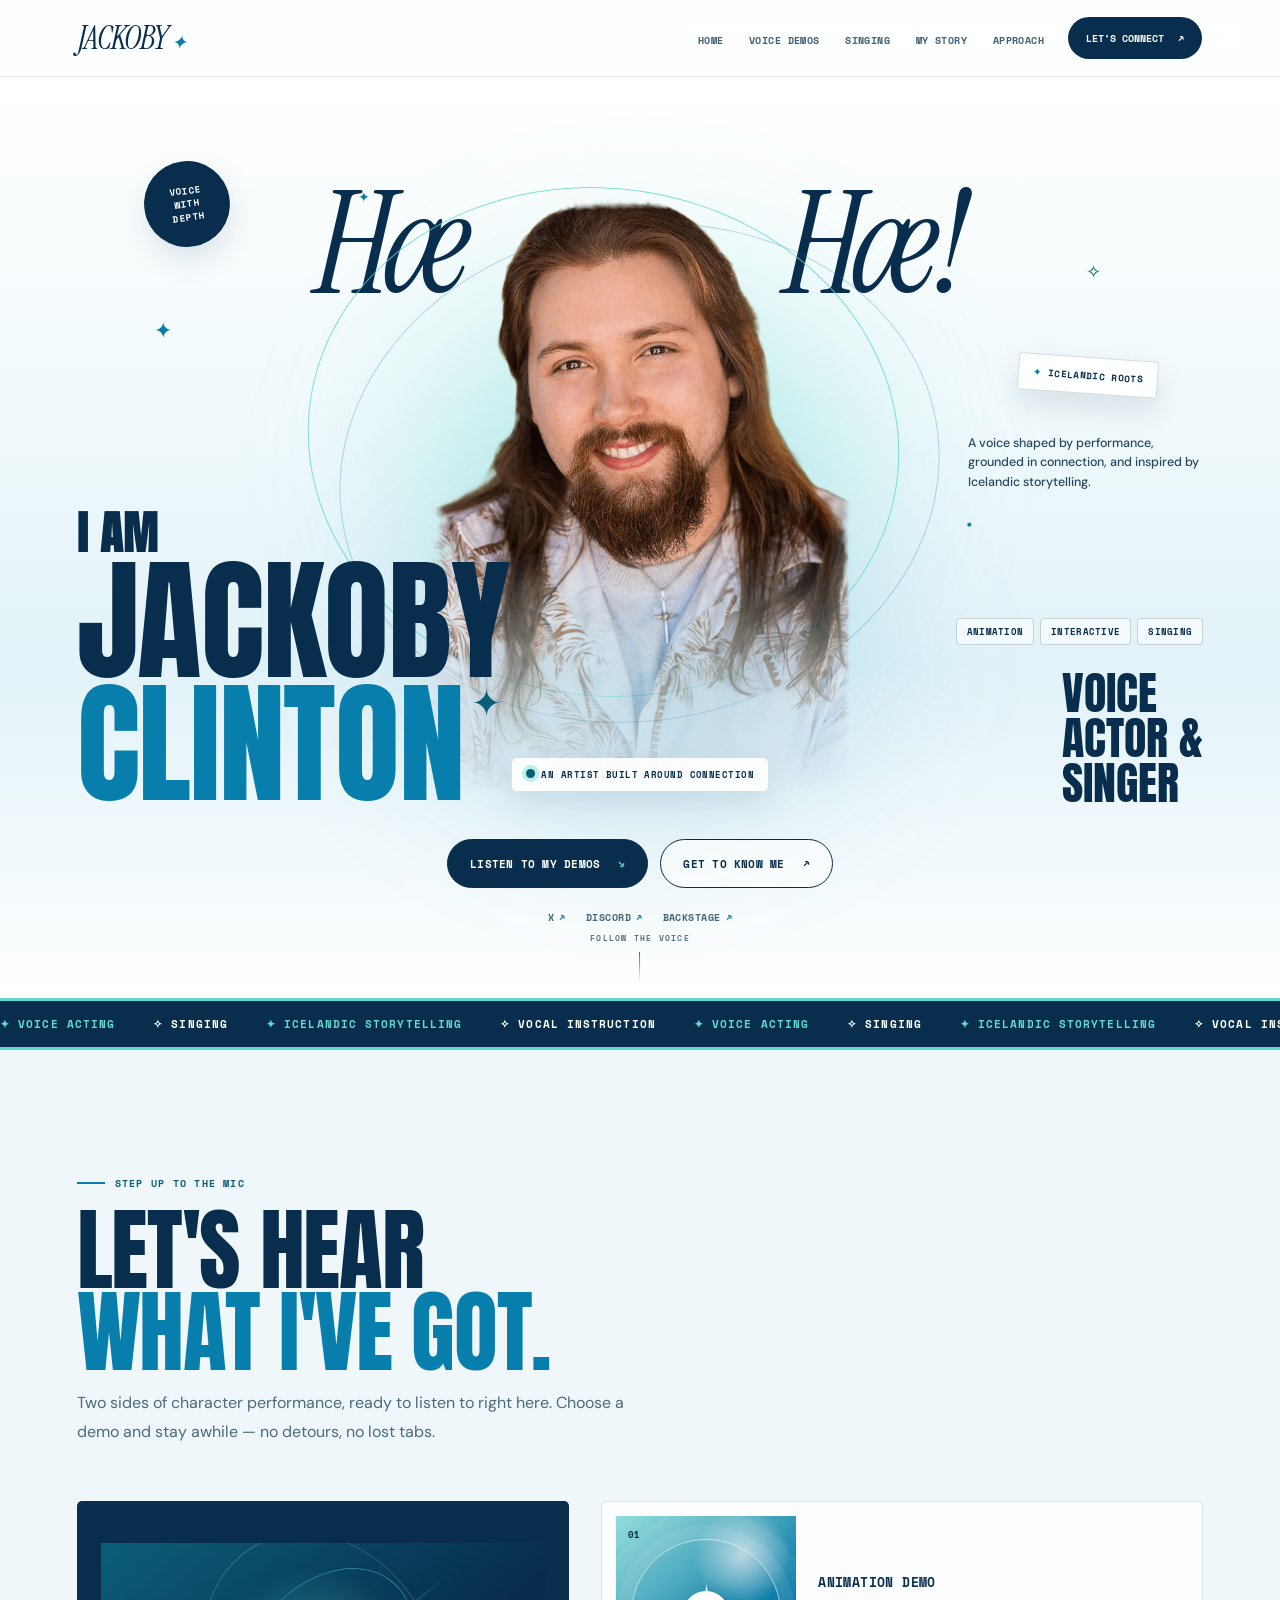
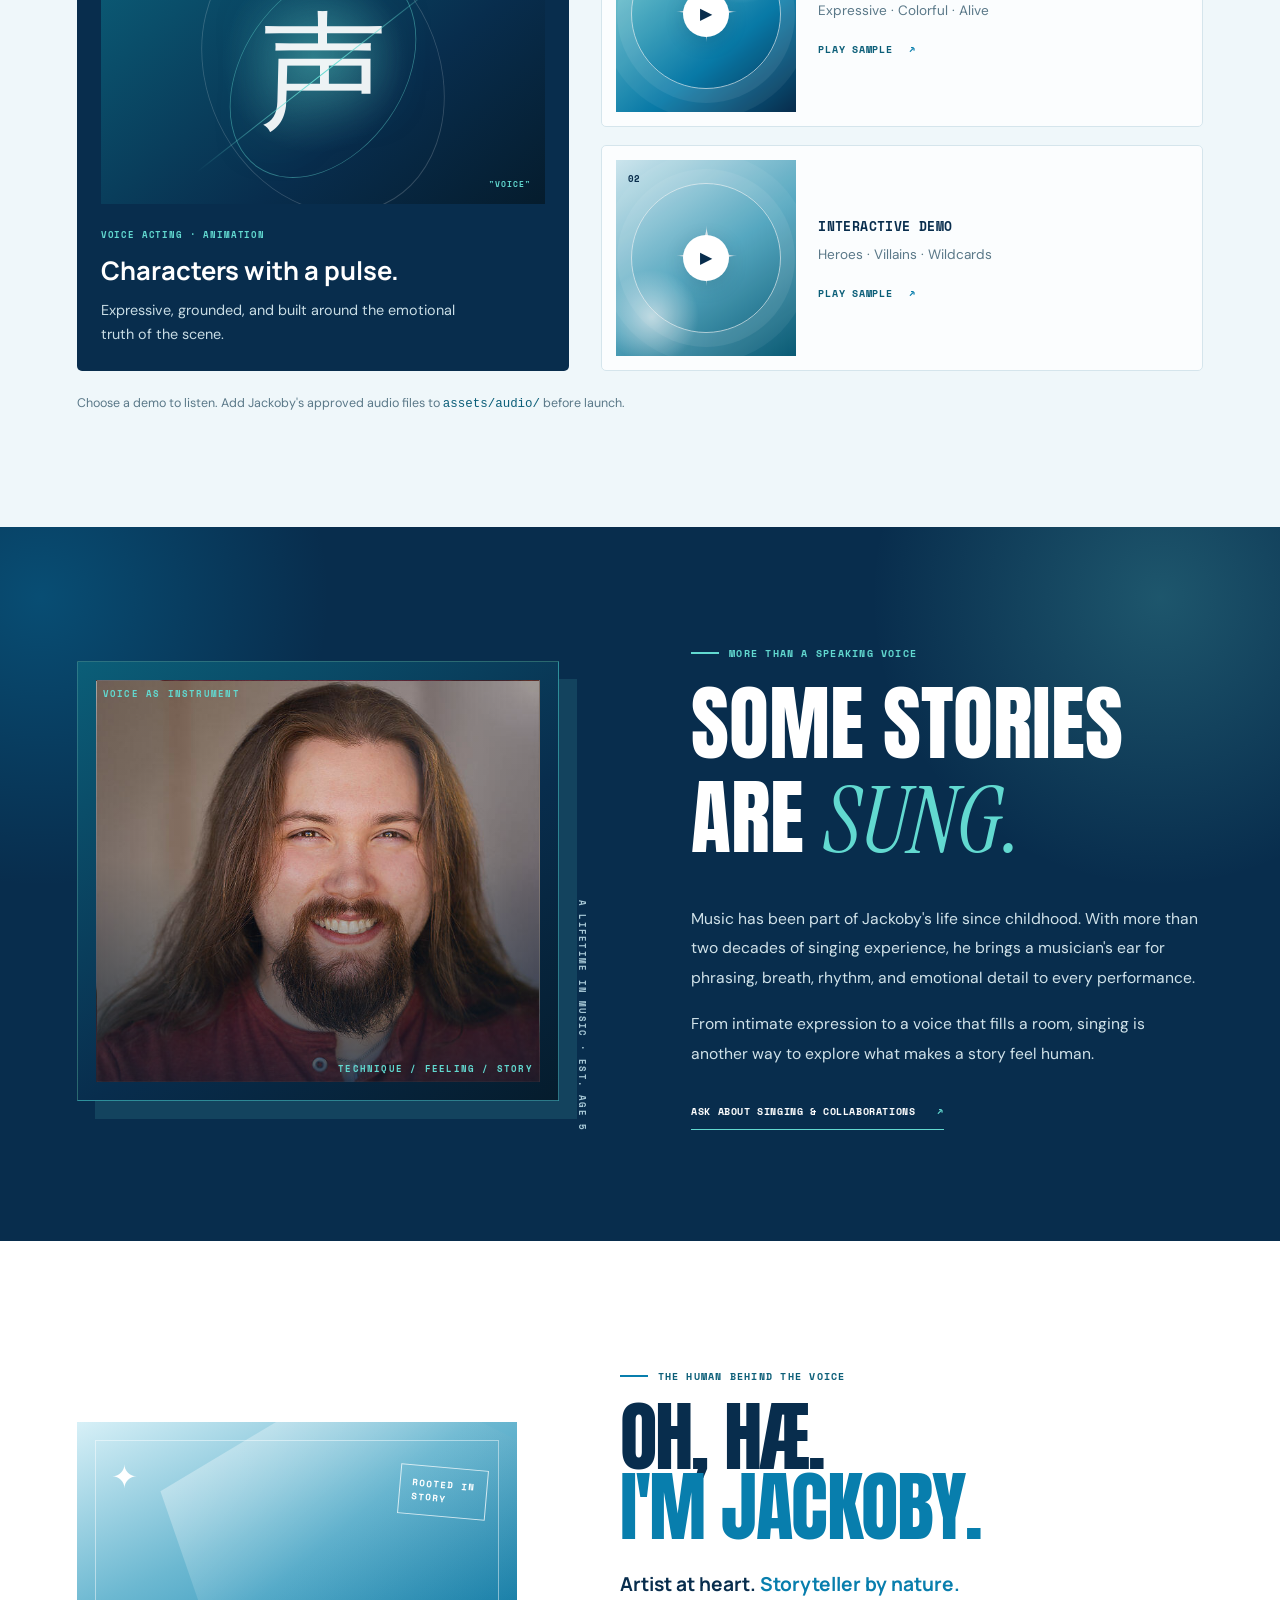
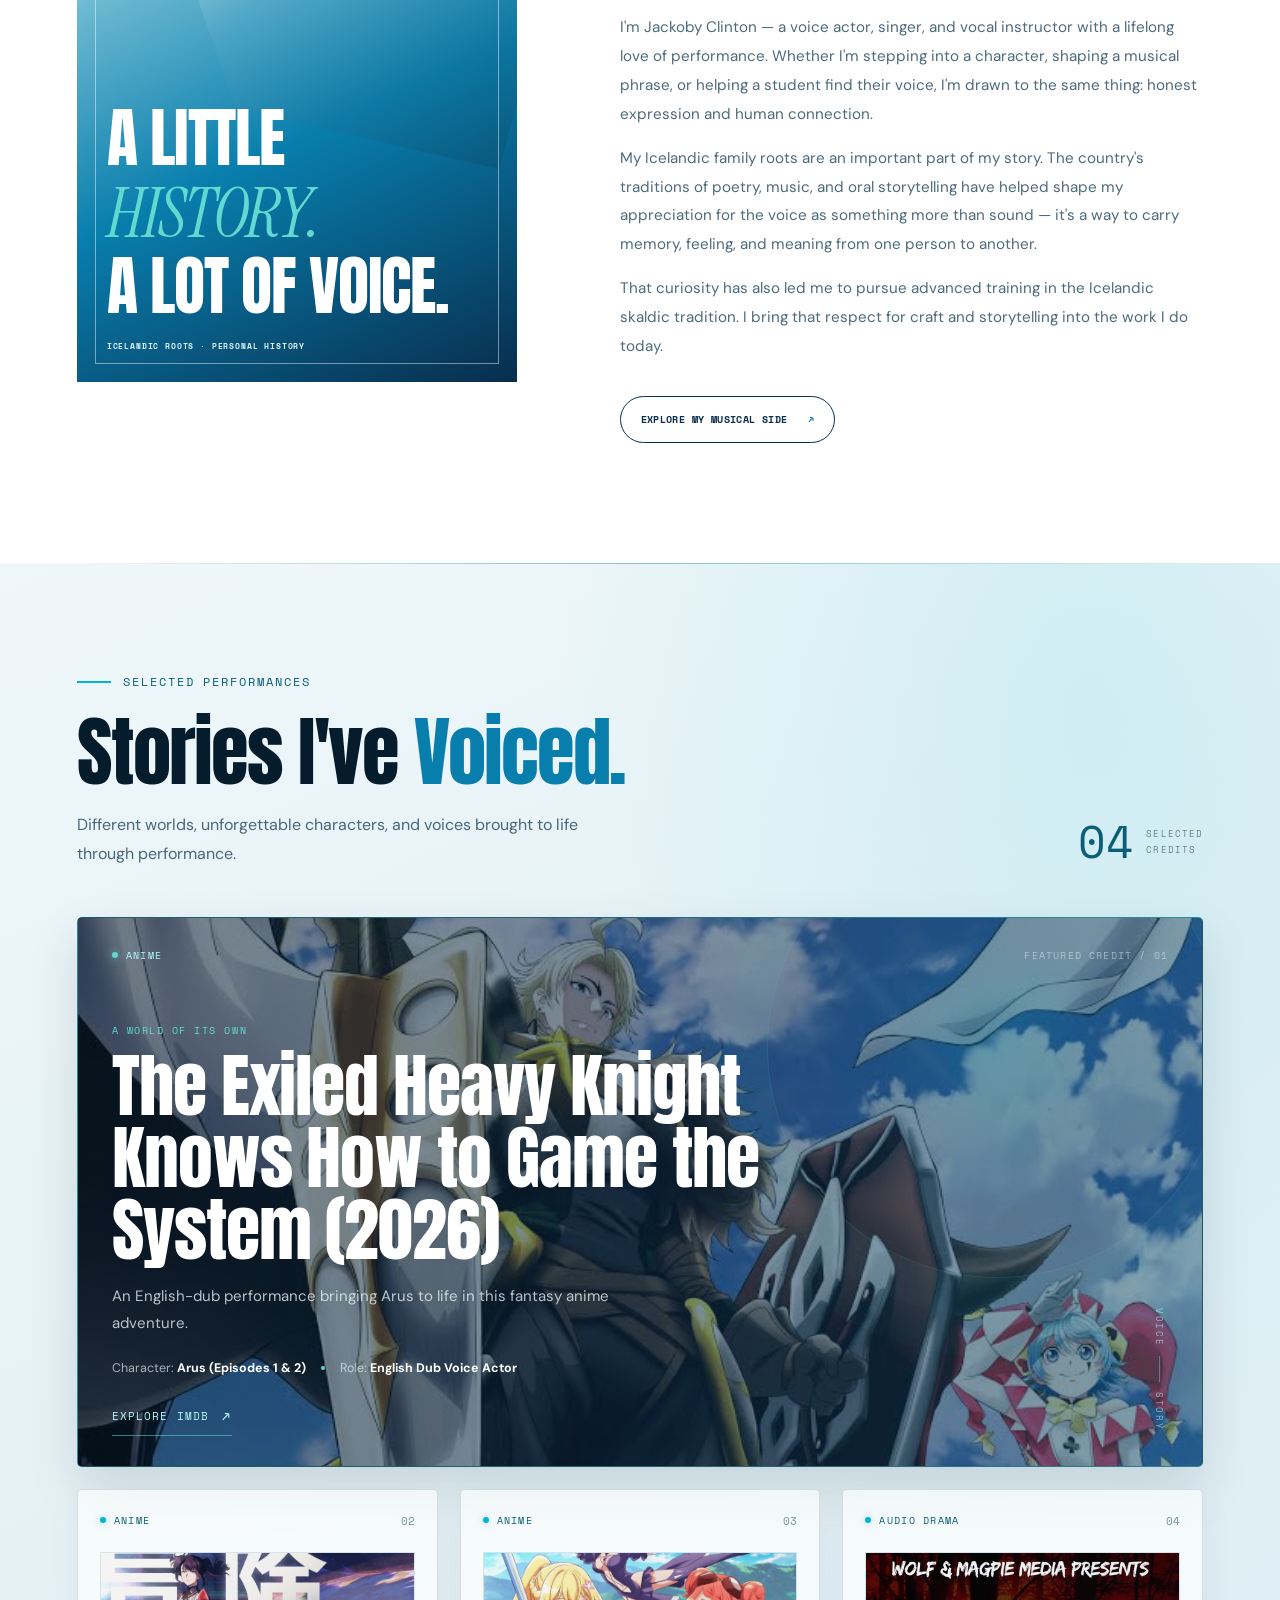
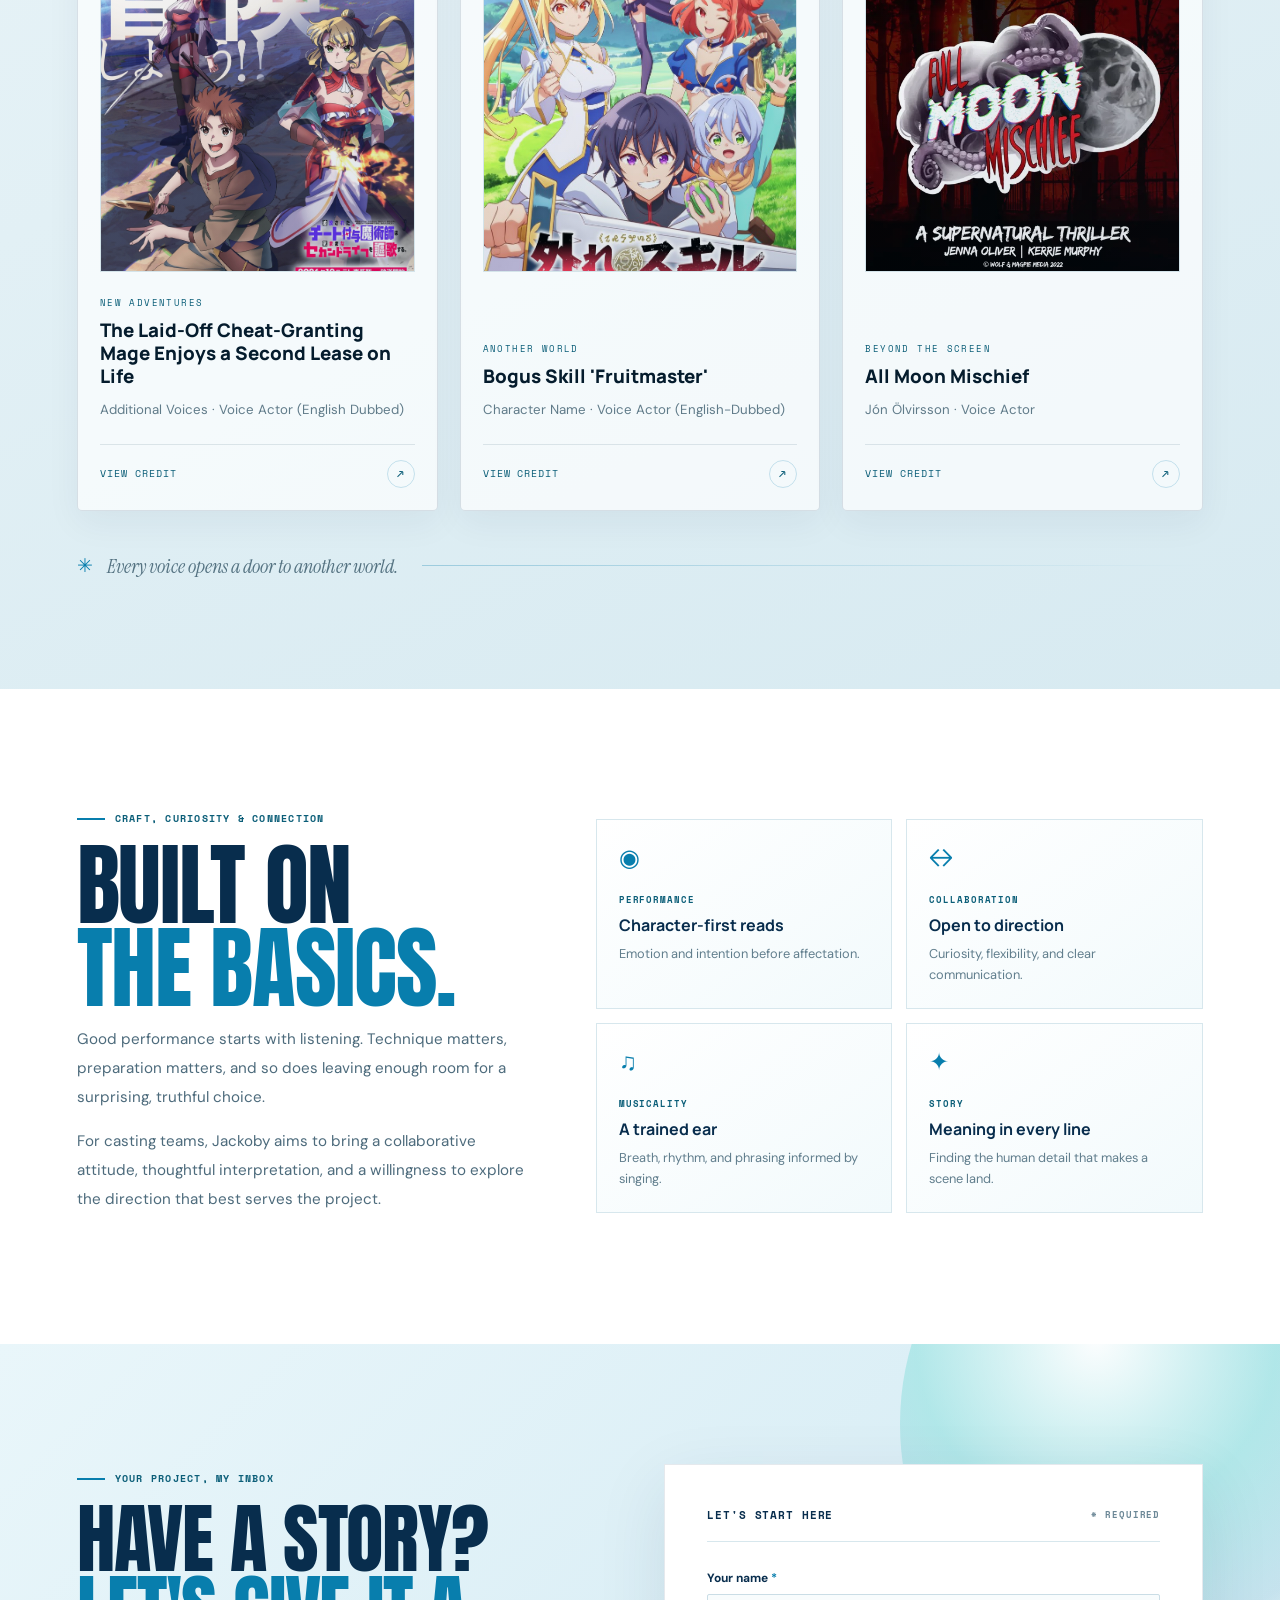
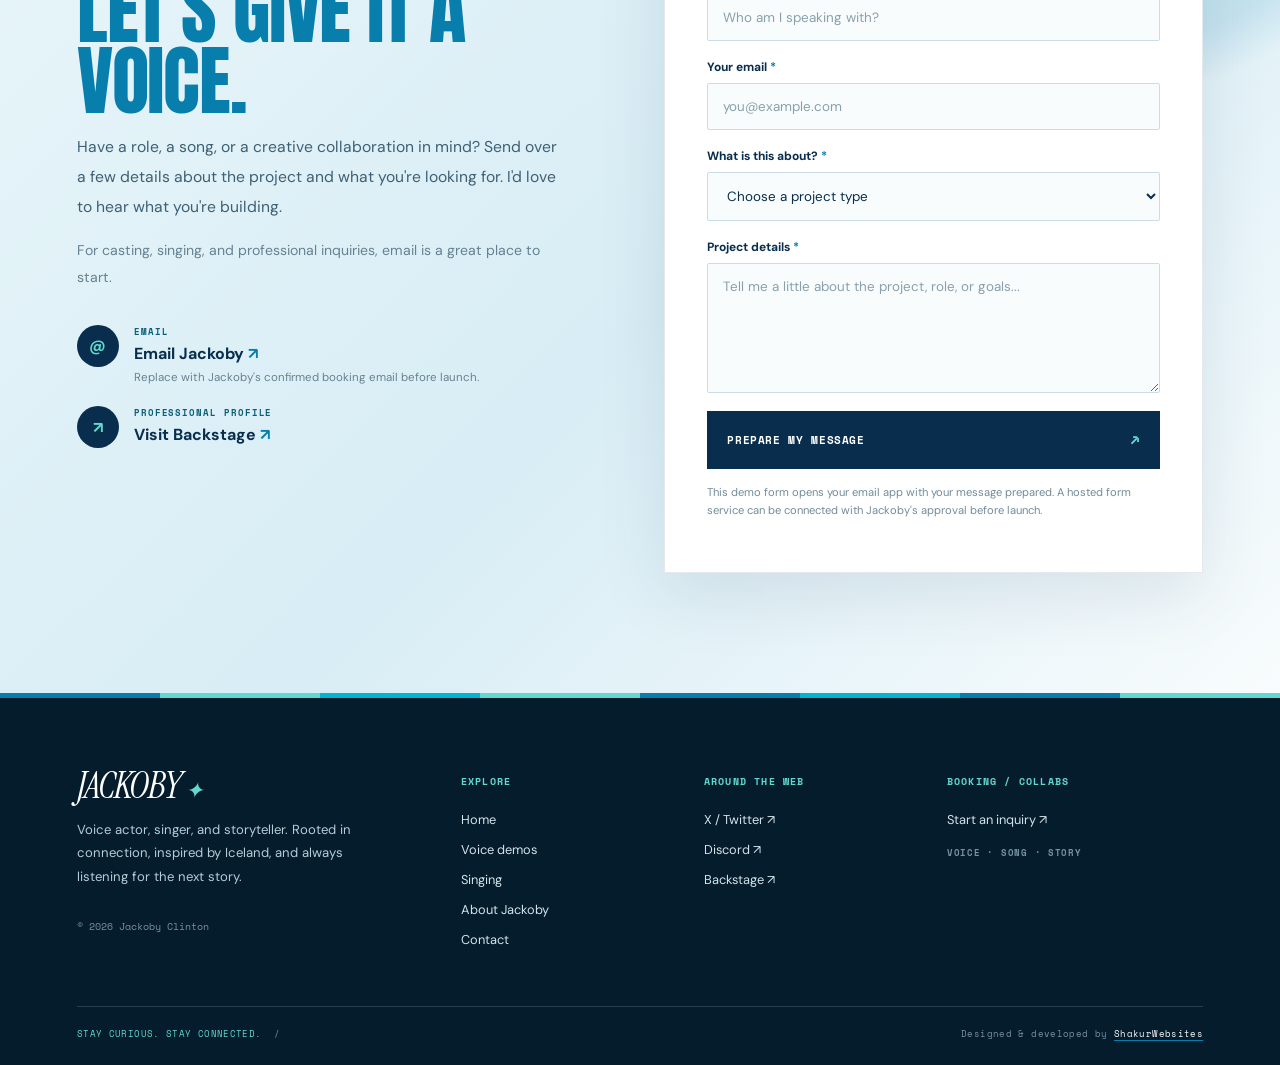
==== public/index.html @ aaf9920c "Completed Website - Ready for Pitch" ====
<!DOCTYPE html>
<html lang="en">
<head>
  <meta charset="UTF-8">
  <meta name="viewport" content="width=device-width, initial-scale=1">
  <meta name="theme-color" content="#082D4D">
  <meta name="description" content="Jackoby Clinton — voice actor, singer, and vocal instructor. Explore character demos, singing, and the stories behind the voice.">
  <title>Jackoby Clinton — Voice, Song & Story</title>
  <link rel="preconnect" href="https://fonts.googleapis.com">
  <link rel="preconnect" href="https://fonts.gstatic.com" crossorigin>
  <link href="https://fonts.googleapis.com/css2?family=Anton&family=DM+Sans:wght@400;500;600;700&family=Instrument+Serif:ital@0;1&family=Manrope:wght@500;600;700;800&family=Space+Mono:wght@400;700&display=swap" rel="stylesheet">
  <link rel="stylesheet" href="styles.css">
  <link rel="stylesheet" href="media.css">
</head>
<body>
  <a class="skip-link" href="#heroSection">Skip to content</a>
  <div class="site-aurora" aria-hidden="true"><span></span><span></span><span></span></div>

    <section id="navbarSection" class="navbar-section">
    <div id="navbarCont" class="navbar-container">
      <a class="logo" href="#heroSection" aria-label="Jackoby Clinton home">JACKOBY<span>✦</span></a>
      <button class="menu-toggle" type="button" aria-expanded="false" aria-controls="siteNav">MENU <span aria-hidden="true">☰</span></button>
      <nav id="siteNav" aria-label="Main navigation">
        <ul class="nav-links">
          <li><a href="#heroSection">HOME</a></li>
          <li><a href="#charsSection">VOICE DEMOS</a></li>
          <li><a href="#singingSection">SINGING</a></li>
          <li><a href="#aboutKelvin">MY STORY</a></li>
          <li><a href="#equipmentSection">APPROACH</a></li>
        </ul>
        <a class="nav-cta" href="#contactSection">LET'S CONNECT <span aria-hidden="true">↗</span></a>
      </nav>
    </div>
  </section>

  <section id="heroSection" class="hero-section">
    <div class="hero-background" aria-hidden="true"><div class="hero-blob hero-blob-teal"></div><div class="hero-blob hero-blob-cyan"></div></div>
    <div class="hero-stars" aria-hidden="true">
      <span class="hero-star hero-star-one">✦</span><span class="hero-star hero-star-two">✧</span>
      <span class="hero-star hero-star-three">·</span><span class="hero-star hero-star-four">✦</span>
    </div>

    <div class="hero-eyebrow"><span class="eyebrow-line"></span> VOICE ACTOR <span class="eyebrow-dot">·</span> SINGER <span class="eyebrow-dot">·</span> TEACHER <span class="eyebrow-line"></span></div>
    <div class="hero-container">
      <div class="hero-greeting" aria-hidden="true"><span>Hæ</span><span>Hæ!</span></div>
      <div class="hero-visual-container">
        <div class="hero-ring hero-ring-one"></div><div class="hero-ring hero-ring-two"></div>
        <div class="hero-photo-container">
          <img src="./assets/img/jackobyHERO.png" alt="Jackoby Clinton smiling" fetchpriority="high" onerror="this.parentElement.classList.add('avatar-placeholder')">
          <div class="avatar-fallback" aria-hidden="true"><span>JC</span><strong>VOICE<br>· SONG ·<br>STORY</strong><small>JACKOBY CLINTON</small></div>
        </div>
      </div>
      <div class="hero-text-container">
        <!-- <p class="hero-kicker"><span aria-hidden="true">✧</span> VOICE · SONG · STORY <span aria-hidden="true">✧</span></p> -->
        <!-- <div class="hero-status"><span class="live-dot"></span> Booking voice projects for 2026</div> -->
        <p class="hero-description">A voice shaped by performance, grounded in connection, and inspired by Icelandic storytelling.</p>
        <h1 class="hero-heading"><small>I am</small>JACKOBY<br><span class="hero-heading-last">CLINTON<span class="title-star" aria-hidden="true">✦</span></span></h1>
        <div class="hero-tags"><span>ANIMATION</span><span>INTERACTIVE</span><span>SINGING</span></div>
        <p class="hero-role">Voice<br>Actor &amp;<br>Singer</p>
      </div>
      <div class="orbit-sticker orbit-sticker-one">VOICE<br>WITH<br>DEPTH</div>
      <div class="orbit-sticker orbit-sticker-two"><span aria-hidden="true">✦</span> ICELANDIC ROOTS</div>
      <div class="hero-caption"><span class="live-dot"></span> AN ARTIST BUILT AROUND CONNECTION</div>
    </div>
    <div class="hero-ctas">
      <a href="#charsSection" class="hero-btn hero-btn-primary">LISTEN TO MY DEMOS <span aria-hidden="true">↘</span></a>
      <a href="#aboutKelvin" class="hero-btn hero-btn-outline">GET TO KNOW ME <span aria-hidden="true">↗</span></a>
    </div>
    <div class="hero-socials" aria-label="Find Jackoby online">
      <a class="h-social-link" href="https://x.com/JackobyClinton" target="_blank" rel="noopener noreferrer">X <span aria-hidden="true">↗</span></a>
      <a class="h-social-link" href="https://discord.com/users/535233895856209980" target="_blank" rel="noopener noreferrer">DISCORD <span aria-hidden="true">↗</span></a>
      <a class="h-social-link" href="https://www.backstage.com/u/jackoby-clinton/" target="_blank" rel="noopener noreferrer">BACKSTAGE <span aria-hidden="true">↗</span></a>
    </div>
    <a href="#charsSection" class="hero-scroll-hint"><span>FOLLOW THE VOICE</span><span class="hero-scroll-line"></span></a>
  </section>

  <main>
    <div class="ticker-strip" aria-label="Jackoby's creative disciplines"><div class="ticker-track">
      <span>✦ VOICE ACTING</span><span>✧ SINGING</span><span>✦ ICELANDIC STORYTELLING</span><span>✧ VOCAL INSTRUCTION</span><span>✦ VOICE ACTING</span><span>✧ SINGING</span><span>✦ ICELANDIC STORYTELLING</span><span>✧ VOCAL INSTRUCTION</span>
      <span>✦ VOICE ACTING</span><span>✧ SINGING</span><span>✦ ICELANDIC STORYTELLING</span><span>✧ VOCAL INSTRUCTION</span><span>✦ VOICE ACTING</span><span>✧ SINGING</span><span>✦ ICELANDIC STORYTELLING</span><span>✧ VOCAL INSTRUCTION</span>
    </div></div>

    <section id="charsSection" class="chars-section">
      <div class="section-inner">
        <div class="chars-heading">
          <span class="chars-eyebrow"><span class="chars-eyebrow-line"></span> STEP UP TO THE MIC</span>
          <h2 class="chars-title">LET'S HEAR<br><span>WHAT I'VE GOT.</span></h2>
          <p class="chars-intro">Two sides of character performance, ready to listen to right here. Choose a demo and stay awhile — no detours, no lost tabs.</p>
        </div>
        <div class="chars-layout">
          <div class="chars-feature">
            <!-- <span class="feature-index">AUDIO FILE  /  001</span> -->
            <div class="feature-art"><span class="feature-art-orbit"></span><span class="feature-art-symbol">声</span><span class="feature-art-caption">"VOICE"</span></div>
            <div class="feature-copy"><span class="char-kicker">VOICE ACTING · ANIMATION</span><h3>Characters with a pulse.</h3><p>Expressive, grounded, and built around the emotional truth of the scene.</p></div>
          </div>
          <div class="char-cards">
            <button class="char-card" type="button" data-character-audio="./assets/audio/Jackoby_Clinton_Animation_Demo_Anime_Cut_KLICKAUD.mp3" aria-pressed="false">
              <span class="char-img-wrap char-art-one"><span class="char-number">01</span><span class="char-symbol">✧</span><span class="char-overlay"><span class="play-icon">▶</span><span class="pause-icon">Ⅱ</span></span><span class="char-playing-indicator"></span></span>
              <span class="char-card-copy"><span class="char-name">ANIMATION DEMO</span><span class="char-description">Expressive · Colorful · Alive</span><span class="char-card-action">PLAY SAMPLE <span>↗</span></span></span>
            </button>
            <button class="char-card" type="button" data-character-audio="./assets/audio/interactive-demo.mp3" aria-pressed="false">
              <span class="char-img-wrap char-art-two"><span class="char-number">02</span><span class="char-symbol">✦</span><span class="char-overlay"><span class="play-icon">▶</span><span class="pause-icon">Ⅱ</span></span><span class="char-playing-indicator"></span></span>
              <span class="char-card-copy"><span class="char-name">INTERACTIVE DEMO</span><span class="char-description">Heroes · Villains · Wildcards</span><span class="char-card-action">PLAY SAMPLE <span>↗</span></span></span>
            </button>
          </div>
          <audio id="characterAudio" preload="none"></audio>
        </div>
        <p class="audio-note" id="audioNote" aria-live="polite">Choose a demo to listen. Add Jackoby's approved audio files to <code>assets/audio/</code> before launch.</p>
      </div>
    </section>

    <section id="singingSection" class="singing-section">
      <div class="singing-background" aria-hidden="true"><span></span><span></span></div>
      <div class="singing-container">
        <div class="singing-art">
          <div class="singing-art-frame">
            <span class="singing-overline">VOICE AS INSTRUMENT</span>
            <!-- <div class="singing-wave" aria-hidden="true"><i></i><i></i><i></i><i></i><i></i><i></i><i></i><i></i><i></i><i></i><i></i><i></i><i></i><i></i><i></i></div>
            <span class="singing-art-word">SONG<span>.</span></span> -->
            <span class="singing-art-note">TECHNIQUE / FEELING / STORY</span>
          </div>
          <span class="singing-side-note">A LIFETIME IN MUSIC · EST. AGE 5</span>
        </div>
        <div class="singing-content">
          <span class="section-eyebrow"><span></span> MORE THAN A SPEAKING VOICE</span>
          <h2 class="singing-title">SOME STORIES<br>ARE <em>SUNG.</em></h2>
          <p>Music has been part of Jackoby's life since childhood. With more than two decades of singing experience, he brings a musician's ear for phrasing, breath, rhythm, and emotional detail to every performance.</p>
          <p>From intimate expression to a voice that fills a room, singing is another way to explore what makes a story feel human.</p>
          <a href="#contactSection" class="text-link">ASK ABOUT SINGING & COLLABORATIONS <span>↗</span></a>
        </div>
      </div>
    </section>

    <section id="aboutKelvin" class="about-section">
      <div class="about-container">
        <div class="about-image-container">
          <div class="about-image about-art">
            <div class="about-ice-shape"></div><span class="about-big-star">✦</span><span class="about-stamp">ROOTED IN<br>STORY</span>
            <div class="about-art-copy">A LITTLE<br><em>HISTORY.</em><br>A LOT OF VOICE.</div>
            <span class="about-image-credit">ICELANDIC ROOTS · PERSONAL HISTORY</span>
          </div>
        </div>
        <div class="about-content">
          <div class="about-heading"><span class="about-eyebrow"><span class="about-eyebrow-line"></span> THE HUMAN BEHIND THE VOICE</span><h2 class="about-title">OH, HÆ.<br><span>I'M JACKOBY.</span></h2></div>
          <div class="about-bio">
            <h3 class="about-subheading">Artist at heart. <span>Storyteller by nature.</span></h3>
            <p>I'm Jackoby Clinton — a voice actor, singer, and vocal instructor with a lifelong love of performance. Whether I'm stepping into a character, shaping a musical phrase, or helping a student find their voice, I'm drawn to the same thing: honest expression and human connection.</p>
            <p>My Icelandic family roots are an important part of my story. The country's traditions of poetry, music, and oral storytelling have helped shape my appreciation for the voice as something more than sound — it's a way to carry memory, feeling, and meaning from one person to another.</p>
            <p>That curiosity has also led me to pursue advanced training in the Icelandic skaldic tradition. I bring that respect for craft and storytelling into the work I do today.</p>
          </div>
          <a href="#singingSection" class="about-button">EXPLORE MY MUSICAL SIDE <span aria-hidden="true">↗</span></a>
        </div>
      </div>
    </section>


<section id="jackobyCreditsSection" class="credits-section">
    <div class="credits-container">

        <header class="credits-header">
            <div class="credits-eyebrow">
                <span class="credits-eyebrow-line"></span>
                <span>SELECTED PERFORMANCES</span>
            </div>

            <div class="credits-heading-row">
                <div>
                    <h2>Stories I've <span>Voiced.</span></h2>
                    <p class="credits-intro">
                        Different worlds, unforgettable characters, and voices
                        brought to life through performance.
                    </p>
                </div>

                <div class="credits-count" aria-label="Four selected credits">
                    <span class="credits-count-number">04</span>
                    <span class="credits-count-label">SELECTED<br />CREDITS</span>
                </div>
            </div>
        </header>

        <!-- FEATURED ANIME CREDIT -->
        <a class="credit-card credit-featured"
           href="https://www.imdb.com/title/tt33334216/?ref_=nm_knf_t_2"
           target="_blank"
           rel="noopener noreferrer"
           aria-label="View The Exiled Heavy Knight Knows How to Game the System on IMDb">

            <img
                class="credit-featured-image"
                src="./assets/img/exiledMoment.jpg"
                alt="The Exiled Heavy Knight Knows How to Game the System — promotional artwork"
                loading="lazy"
            />

            <div class="credit-featured-atmosphere" aria-hidden="true"></div>

            <div class="credit-featured-top">
                <span class="credit-category">
                    <span class="credit-category-dot"></span>
                    ANIME
                </span>
                <span class="credit-featured-index">FEATURED CREDIT / 01</span>
            </div>

            <div class="credit-featured-content">
                <span class="credit-overline">A WORLD OF ITS OWN</span>

                <h3>The Exiled Heavy Knight Knows How to Game the System (2026)</h3>

                <p class="credit-description">
                    An English-dub performance bringing Arus to life in this
                    fantasy anime adventure.
                </p>

                <div class="credit-meta">
                    <span>Character: <strong>Arus (Episodes 1 &amp; 2)</strong></span>
                    <span class="credit-meta-divider"></span>
                    <span>Role: <strong>English Dub Voice Actor</strong></span>
                </div>

                <span class="credit-view-link">
                    Explore IMDb
                    <span aria-hidden="true">↗</span>
                </span>
            </div>

            <div class="credit-featured-stamp" aria-hidden="true">
                <span>VOICE</span>
                <span class="credit-stamp-divider"></span>
                <span>STORY</span>
            </div>
        </a>

        <!-- SUPPORTING CREDITS -->
        <div class="credits-grid">

            <!-- ANIME CREDIT 02 -->
            <a class="credit-card credit-standard"
               href="https://www.imdb.com/title/tt43691412/?ref_=nm_knf_t_4"
               target="_blank"
               rel="noopener noreferrer"
               aria-label="View Anime Production Two credit">

                <div class="credit-card-top">
                    <span class="credit-category">
                        <span class="credit-category-dot"></span>
                        ANIME
                    </span>
                    <span class="credit-index">02</span>
                </div>

                <div class="credit-card-art">
                    <img
                        class="credit-art-image"
                        src="./assets/img/laidoffMoment.webp"
                        alt="Anime Production Two promotional artwork"
                        loading="lazy"
                    />
                </div>

                <div class="credit-card-content">
                    <span class="credit-overline">NEW ADVENTURES</span>
                    <h3>The Laid-Off Cheat-Granting Mage Enjoys a Second Lease on Life</h3>
                    <p class="credit-role">Additional Voices · Voice Actor (English Dubbed)</p>
                </div>

                <div class="credit-card-footer">
                    <span>VIEW CREDIT</span>
                    <span class="credit-arrow" aria-hidden="true">↗</span>
                </div>
            </a>

            <!-- ANIME CREDIT 03 -->
            <a class="credit-card credit-standard"
               href="https://www.imdb.com/title/tt32579866/?ref_=nm_knf_c_3"
               target="_blank"
               rel="noopener noreferrer"
               aria-label="View Anime Production Three credit">

                <div class="credit-card-top">
                    <span class="credit-category">
                        <span class="credit-category-dot"></span>
                        ANIME
                    </span>
                    <span class="credit-index">03</span>
                </div>

                <div class="credit-card-art">
                    <img
                        class="credit-art-image"
                        src="./assets/img/bogusMoment.jpg"
                        alt="Anime Production Three promotional artwork"
                        loading="lazy"
                    />
                </div>

                <div class="credit-card-content">
                    <span class="credit-overline">ANOTHER WORLD</span>
                    <h3>Bogus Skill 'Fruitmaster'</h3>
                    <p class="credit-role">Character Name · Voice Actor (English-Dubbed)</p>
                </div>

                <div class="credit-card-footer">
                    <span>VIEW CREDIT</span>
                    <span class="credit-arrow" aria-hidden="true">↗</span>
                </div>
            </a>

            <!-- PODCAST CREDIT 04 -->
            <a class="credit-card credit-standard credit-podcast"
               href="https://www.imdb.com/title/tt34902637/?ref_=nm_knf_c_1"
               target="_blank"
               rel="noopener noreferrer"
               aria-label="Discover Jackoby's podcast voice performance">

                <div class="credit-card-top">
                    <span class="credit-category">
                        <span class="credit-category-dot"></span>
                        AUDIO DRAMA
                    </span>
                    <span class="credit-index">04</span>
                </div>

                <div class="credit-card-art">
                    <img
                        class="credit-art-image"
                        src="./assets/img/podcastMoment.webp"
                        alt="Podcast cover artwork"
                        loading="lazy"
                    />
                </div>

                <div class="credit-card-content">
                    <span class="credit-overline">BEYOND THE SCREEN</span>
                    <h3>All Moon Mischief</h3>
                    <p class="credit-role">Jón Ölvirsson · Voice Actor</p>
                </div>

                <div class="credit-card-footer">
                    <span>VIEW CREDIT</span>
                    <span class="credit-arrow" aria-hidden="true">↗</span>
                </div>
            </a>

        </div>

        <div class="credits-bottom-note">
            <span class="credits-note-icon" aria-hidden="true">✳</span>
            <p>Every voice opens a door to another world.</p>
            <span class="credits-note-rule"></span>
        </div>

    </div>
</section>



    <section id="equipmentSection" class="equipment-section">
      <div class="equipment-container">
        <div class="equipment-content">
          <div class="equipment-heading"><span class="equipment-eyebrow"><span class="equipment-eyebrow-line"></span> CRAFT, CURIOSITY & CONNECTION</span><h2 class="equipment-title">BUILT ON<br><span>THE BASICS.</span></h2></div>
          <p class="equipment-description">Good performance starts with listening. Technique matters, preparation matters, and so does leaving enough room for a surprising, truthful choice.</p>
          <p class="equipment-description">For casting teams, Jackoby aims to bring a collaborative attitude, thoughtful interpretation, and a willingness to explore the direction that best serves the project.</p>
        </div>
        <div class="equipment-container-cards">
          <div class="equipment-card"><span class="equipment-icon">◉</span><span class="equipment-category">PERFORMANCE</span><h3 class="equipment-name">Character-first reads</h3><p>Emotion and intention before affectation.</p></div>
          <div class="equipment-card"><span class="equipment-icon">↔</span><span class="equipment-category">COLLABORATION</span><h3 class="equipment-name">Open to direction</h3><p>Curiosity, flexibility, and clear communication.</p></div>
          <div class="equipment-card"><span class="equipment-icon">♫</span><span class="equipment-category">MUSICALITY</span><h3 class="equipment-name">A trained ear</h3><p>Breath, rhythm, and phrasing informed by singing.</p></div>
          <div class="equipment-card"><span class="equipment-icon">✦</span><span class="equipment-category">STORY</span><h3 class="equipment-name">Meaning in every line</h3><p>Finding the human detail that makes a scene land.</p></div>
        </div>
      </div>
    </section>

    <section id="contactSection" class="contact-section">
      <div class="contact-ice-orb" aria-hidden="true"></div>
      <div class="contact-container">
        <div class="contact-content">
          <div class="contact-heading"><span class="contact-topper"><span class="contact-topper-line"></span> YOUR PROJECT, MY INBOX</span><h2 class="contact-title">HAVE A STORY?<br><span>LET'S GIVE IT A VOICE.</span></h2></div>
          <p class="contact-text">Have a role, a song, or a creative collaboration in mind? Send over a few details about the project and what you're looking for. I'd love to hear what you're building.</p>
          <p class="contact-text contact-text-secondary">For casting, singing, and professional inquiries, email is a great place to start.</p>
          <div class="contact-details">
            <div class="contact-detail"><div class="contact-icon">@</div><div class="contact-detail-content"><span class="contact-label">EMAIL</span><a href="mailto:jackobyclinton@gmail.com">Email Jackoby <span aria-hidden="true">↗</span></a><small>Replace with Jackoby's confirmed booking email before launch.</small></div></div>
            <div class="contact-detail"><div class="contact-icon">↗</div><div class="contact-detail-content"><span class="contact-label">PROFESSIONAL PROFILE</span><a href="https://www.backstage.com/u/jackoby-clinton/" target="_blank" rel="noopener noreferrer">Visit Backstage <span aria-hidden="true">↗</span></a></div></div>
          </div>
        </div>
        <form class="contact-form" id="contactForm">
          <div class="form-heading"><span>LET'S START HERE</span><span class="form-required">* REQUIRED</span></div>
          <label class="contact-label-form">Your name <span>*</span><input class="contact-input" type="text" name="name" autocomplete="name" placeholder="Who am I speaking with?" required></label>
          <label class="contact-label-form">Your email <span>*</span><input class="contact-input" type="email" name="email" autocomplete="email" placeholder="you@example.com" required></label>
          <label class="contact-label-form">What is this about? <span>*</span><select class="contact-input contact-select" name="inquiry_type" required><option value="" disabled selected>Choose a project type</option><option>Voice Acting / Character Role</option><option>Singing / Music Collaboration</option><option>Vocal Lessons / Instruction</option><option>Commercial / Narration</option><option>Other</option></select></label>
          <label class="contact-label-form">Project details <span>*</span><textarea class="contact-input contact-textarea" name="message" rows="5" placeholder="Tell me a little about the project, role, or goals..." required></textarea></label>
          <button class="contact-submit" type="submit"><span>PREPARE MY MESSAGE</span><span class="submit-arrow">↗</span></button>
          <p class="form-note">This demo form opens your email app with your message prepared. A hosted form service can be connected with Jackoby's approval before launch.</p>
          <p class="form-status" id="formStatus" aria-live="polite"></p>
        </form>
      </div>
    </section>
  </main>

  <footer id="footerSection" class="footer-section">
    <div class="footer-top-accent" aria-hidden="true"><span></span><span></span><span></span><span></span><span></span><span></span><span></span><span></span></div>
    <div class="footer-container">
      <div class="footer-brand"><a href="#heroSection" class="footer-logo">JACKOBY<span>✦</span></a><div class="footer-brand-text"><p>Voice actor, singer, and storyteller. Rooted in connection, inspired by Iceland, and always listening for the next story.</p></div><div class="footer-copyright"><span>© <span id="footerYear">2026</span> Jackoby Clinton</span></div></div>
      <nav class="footer-navigation" aria-label="Footer navigation"><h2 class="footer-title">EXPLORE</h2><div class="footer-links"><a href="#heroSection">Home</a><a href="#charsSection">Voice demos</a><a href="#singingSection">Singing</a><a href="#aboutKelvin">About Jackoby</a><a href="#contactSection">Contact</a></div></nav>
      <div class="footer-legal"><h2 class="footer-title">AROUND THE WEB</h2><div class="footer-links"><a href="https://x.com/JackobyClinton" target="_blank" rel="noopener noreferrer">X / Twitter ↗</a><a href="https://discord.com/users/535233895856209980" target="_blank" rel="noopener noreferrer">Discord ↗</a><a href="https://www.backstage.com/u/jackoby-clinton/" target="_blank" rel="noopener noreferrer">Backstage ↗</a></div></div>
      <div class="footer-contact"><h2 class="footer-title">BOOKING / COLLABS</h2><div class="footer-contact-info"><a href="#contactSection">Start an inquiry ↗</a><span class="footer-availability">VOICE · SONG · STORY</span></div></div>
    </div>
    <div class="footer-bottom"><div class="footer-bottom-line"></div><div class="footer-bottom-content"><span class="footer-bottom-credit">STAY CURIOUS. STAY CONNECTED.</span><span class="footer-bottom-divider">/</span><span class="footer-bottom-built">Designed &amp; developed by <a href="https://shakuryon.com/" target="_blank" rel="noopener noreferrer">ShakurWebsites</a></span></div></div>
  </footer>
  <script src="index.js"></script>
</body>
</html>
---- public/styles.css ----
/* JACKOBY CLINTON — VATNAJÖKULL / GLACIAL AZURE IDENTITY */
:root {
  --theme-color: #087EAD;
  --dark-theme-color: #082D4D;
  --secondary-color: #62D9D0;
  --secondary-dark-color: #0B5E78;
  --ink-color: #082D4D;
  --night-color: #051C2D;
  --paper-color: #EFF7FA;
  --white-color: #FFFFFF;
  --chrome-color: #D7E7ED;
  --lemon-color: #D5FFF7;
  --lilac-color: #C9E5F1;
  /* Requested token: #01b6d (five-digit hex is invalid CSS); visual approximation below. */
  --accent-color: #01B6D0;
  --shadow-color: rgba(8, 45, 77, 0.13);
  --font-heading: "Manrope", "DM Sans", Arial, sans-serif;
  --font-body: "DM Sans", Arial, sans-serif;
  --font-mono: "Space Mono", monospace;
  --font-display: "Anton", "Manrope", Impact, sans-serif;
  --font-script: "Instrument Serif", Georgia, serif;
  --page-width: 1180px;
}
*, *::before, *::after { box-sizing: border-box; }
html { scroll-behavior: smooth; scroll-padding-top: 90px; }
body { margin: 0; font-family: var(--font-body); color: var(--ink-color); background: var(--paper-color); overflow-x: hidden; }
img { max-width: 100%; }
a { color: inherit; text-decoration: none; }
button, input, textarea, select { font: inherit; }
button, a { -webkit-tap-highlight-color: transparent; }
::selection { background: var(--secondary-color); color: var(--night-color); }
.skip-link { position: fixed; top: -60px; left: 16px; z-index: 1000; padding: 12px 16px; background: var(--ink-color); color: white; }
.skip-link:focus { top: 16px; }
.site-aurora { position: fixed; inset: 0; z-index: -2; overflow: hidden; pointer-events: none; opacity: .3; }
.site-aurora span { position: absolute; width: 45vw; height: 80vh; top: -20vh; filter: blur(90px); border-radius: 50%; background: rgba(98,217,208,.15); transform: rotate(24deg); }
.site-aurora span:nth-child(2) { right: -20vw; top: 35vh; background: rgba(8,126,173,.12); }
.site-aurora span:nth-child(3) { left: 20vw; top: 110vh; background: rgba(1,182,109,.08); }

/* Override Credit Artworks */

/* ========================================
   CREDIT ARTWORK IMAGE SLOTS
======================================== */

/* Featured anime artwork */
.credit-featured {
    isolation: isolate;
}

.credit-featured-image {
    position: absolute;
    inset: 0;
    z-index: -1;
    width: 100%;
    height: 100%;
    object-fit: cover;
    object-position: center 35%;
    opacity: 0.46;
    transition:
        transform 700ms ease,
        opacity 500ms ease;
}

/* Darken the artwork so the text remains readable */
.credit-featured::before {
    position: absolute;
    inset: 0;
    z-index: -1;
    background: linear-gradient(
        90deg,
        rgba(5, 28, 45, 0.98) 0%,
        rgba(8, 45, 77, 0.89) 48%,
        rgba(8, 45, 77, 0.42) 100%
    );
    content: "";
    pointer-events: none;
}

/* Supporting production and podcast images */
.credit-card-art {
    position: relative;
    isolation: isolate;
    overflow: hidden;
    background: #D7EAF1;
}

.credit-art-image {
    position: absolute;
    inset: 0;
    z-index: 0;
    display: block;
    width: 100%;
    height: 100%;
    object-fit: cover;
    object-position: center;
    transition:
        transform 550ms ease,
        filter 400ms ease;
}

/* A subtle icy finish over supporting images */
.credit-card-art::after {
    position: absolute;
    inset: 0;
    z-index: 1;
    background: linear-gradient(
        145deg,
        rgba(8, 45, 77, 0.02),
        rgba(8, 45, 77, 0.14)
    );
    content: "";
    pointer-events: none;
    transition: opacity 350ms ease;
}

.credit-standard:hover .credit-art-image {
    transform: scale(1.07);
    filter: saturate(1.08);
}

.credit-standard:hover .credit-card-art::after {
    opacity: 0.45;
}

.credit-featured:hover .credit-featured-image {
    transform: scale(1.035);
    opacity: 0.58;
}

/* Keep image motion accessible */
@media (prefers-reduced-motion: reduce) {
    .credit-featured-image,
    .credit-art-image {
        transition: none;
    }
}


/* ---------- HERO ---------- */
.hero-section { position: relative; min-height: 820px; padding: 28px 6vw 0; isolation: isolate; overflow: hidden; background: linear-gradient(180deg,#fff 0%,#F2FAFC 34%,#E1F2F8 64%,#fff 100%); }
.hero-background { position: absolute; inset: 0; z-index: -1; overflow: hidden; }
.hero-blob { position: absolute; border-radius: 50%; filter: blur(60px); }
.hero-blob-teal { width: 620px; height: 520px; left: 50%; top: 14%; transform: translateX(-50%); background: radial-gradient(ellipse,rgba(98,217,208,.55),rgba(98,217,208,0) 70%); }
.hero-blob-cyan { width: 640px; height: 460px; left: 50%; top: 38%; transform: translateX(-50%); background: radial-gradient(ellipse,rgba(8,126,173,.22),rgba(8,126,173,0) 70%); }
.hero-stars { position: absolute; inset: 0; z-index: -1; pointer-events: none; color: var(--theme-color); }
.hero-star { position: absolute; animation: twinkle 5s ease-in-out infinite; }
.hero-star-one { left: 12%; top: 26%; font-size: 1.4rem; }
.hero-star-two { right: 14%; top: 20%; font-size: 1.1rem; color: var(--secondary-dark-color); animation-delay: 1.4s; }
.hero-star-three { right: 24%; top: 46%; font-size: 2.2rem; animation-delay: 2.4s; }
.hero-star-four { left: 28%; top: 12%; font-size: .9rem; animation-delay: .8s; }
.hero-eyebrow { display: none; }
.eyebrow-line { display: inline-block; width: 26px; height: 2px; background: currentColor; }
.eyebrow-dot { color: var(--theme-color); }
.hero-container { position: relative; max-width: var(--page-width); margin: 0 auto; height: 700px; }
.hero-greeting { position: absolute; z-index: 1; left: 0; right: 0; top: 10%; display: flex; justify-content: center; align-items: baseline; gap: clamp(150px,25vw,330px); font: italic 400 clamp(4.5rem,11vw,9.5rem)/1 var(--font-script); letter-spacing: -.045em; color: var(--ink-color); }
.hero-visual-container { position: absolute; z-index: 2; left: 50%; bottom: 0; transform: translateX(-50%); width: clamp(300px,46vw,520px); }
.hero-photo-container { position: relative; width: 100%; aspect-ratio: .86; }
.hero-photo-container img { display: block; width: 100%; height: 100%; object-fit: contain; object-position: center bottom; -webkit-mask-image: linear-gradient(to bottom,#000 58%,transparent 98%),linear-gradient(to right,transparent 0%,#000 14%,#000 86%,transparent 100%); -webkit-mask-composite: source-in; mask-image: linear-gradient(to bottom,#000 58%,transparent 98%),linear-gradient(to right,transparent 0%,#000 14%,#000 86%,transparent 100%); mask-composite: intersect; }
.hero-ring { position: absolute; z-index: -1; border-radius: 50%; border: 1px solid rgba(8,126,173,.28); pointer-events: none; }
.hero-ring-one { inset: 4% -8% 14% -8%; transform: rotate(-10deg); }
.hero-ring-two { inset: -2% 0 18% -14%; border-color: rgba(98,217,208,.8); transform: rotate(8deg); }
.avatar-fallback { display: none; position: absolute; inset: 8% 14% 0; align-items: center; justify-content: center; flex-direction: column; gap: 12px; text-align: center; border-radius: 50% 50% 0 0; background: linear-gradient(160deg,#D8F1F8,#8CC9DE 60%,#087EAD); color: var(--ink-color); }
.avatar-fallback span { font: 800 3.4rem var(--font-heading); }
.avatar-fallback strong { font: 800 1.1rem/1.2 var(--font-heading); }
.avatar-fallback small { font: 700 .55rem var(--font-mono); letter-spacing: .1em; }
.hero-photo-container.avatar-placeholder img { display: none; }
.hero-photo-container.avatar-placeholder .avatar-fallback { display: flex; }
.hero-text-container { position: absolute; z-index: 3; inset: 0; pointer-events: none; }
.hero-text-container > * { pointer-events: auto; }
.hero-status { position: absolute; left: 0; top: 47%; display: inline-flex; align-items: center; gap: 10px; padding: 11px 18px 11px 12px; border-radius: 999px; background: #fff; box-shadow: 0 8px 24px var(--shadow-color); font: 500 .76rem var(--font-body); }
.live-dot { display: inline-block; width: 9px; height: 9px; flex: 0 0 9px; border-radius: 50%; background: var(--secondary-dark-color); box-shadow: 0 0 0 4px rgba(98,217,208,.4); animation: pulse 2.4s ease-in-out infinite; }
.hero-description { position: absolute; right: 0; top: 47%; max-width: 235px; margin: 0; font: 500 .78rem/1.55 var(--font-body); color: #26485F; }
.hero-heading { position: absolute; left: 0; bottom: 0; margin: 0; font: 400 clamp(4.2rem,10.4vw,9.2rem)/.92 var(--font-display); text-transform: uppercase; letter-spacing: -.01em; }
.hero-heading small { display: block; margin-bottom: 4px; font: 700 clamp(1.4rem,3.6vw,3.4rem)/1 var(--font-display); letter-spacing: .02em; }
.hero-heading-last { display: inline-block; color: var(--theme-color); }
.title-star { display: inline-block; color: var(--secondary-dark-color); font-size: .28em; vertical-align: top; margin-left: 8px; animation: starSpin 18s linear infinite; }
.hero-role { position: absolute; right: 0; bottom: 0; margin: 0; text-align: left; font: 400 clamp(1.6rem,3.6vw,3.2rem)/.98 var(--font-display); text-transform: uppercase; }
.hero-tags { position: absolute; right: 0; bottom: calc(clamp(1.6rem,3.6vw,3.2rem) * 3 + 22px); display: flex; flex-wrap: wrap; justify-content: flex-end; gap: 6px; max-width: 280px; }
.hero-tags span { padding: 6px 10px; border: 1px solid rgba(8,45,77,.19); border-radius: 4px; background: rgba(255,255,255,.6); font: 700 .58rem var(--font-mono); letter-spacing: .03em; }
.hero-kicker { position: absolute; left: 4%; top: 2%; margin: 0; padding: 8px 12px; background: rgba(255,255,255,.7); border: 1px solid rgba(8,126,173,.2); border-radius: 4px; box-shadow: 4px 4px 0 rgba(8,126,173,.11); color: var(--secondary-dark-color); font: 700 .62rem var(--font-mono); letter-spacing: .08em; transform: rotate(-3deg); }
.hero-ctas { position: relative; z-index: 5; max-width: var(--page-width); margin: 0 auto; padding: 34px 0 8px; display: flex; flex-wrap: wrap; justify-content: center; gap: 12px; }
.hero-btn { display: inline-flex; align-items: center; gap: 18px; padding: 15px 22px; border: 1px solid var(--ink-color); border-radius: 999px; font: 700 .7rem var(--font-mono); letter-spacing: .02em; transition: transform .2s,box-shadow .2s,background .2s; }
.hero-btn:hover { transform: translateY(-3px); box-shadow: 0 7px 0 rgba(8,45,77,.13); }
.hero-btn-primary { background: var(--ink-color); color: #fff; }
.hero-btn-primary span { color: var(--secondary-color); }
.hero-btn-outline { background: rgba(255,255,255,.6); }
.hero-btn-outline:hover { background: #fff; }
.hero-socials { position: relative; z-index: 5; display: flex; flex-wrap: wrap; justify-content: center; align-items: center; gap: 20px; padding: 14px 0 74px; }
.h-social-link { display: inline-flex; align-items: center; gap: 5px; color: #456779; font: 700 .6rem var(--font-mono); letter-spacing: .05em; transition: color .2s; }
.h-social-link:hover { color: var(--theme-color); }
.h-social-link span { color: var(--theme-color); }
.orbit-sticker { position: absolute; z-index: 4; display: flex; align-items: center; justify-content: center; text-align: center; border: 1px solid rgba(8,45,77,.16); box-shadow: 0 12px 30px rgba(8,45,77,.12); }
.orbit-sticker-one { left: 6%; top: 8%; width: 86px; height: 86px; border-radius: 50%; background: var(--ink-color); color: #fff; font: 700 .58rem/1.45 var(--font-mono); letter-spacing: .05em; transform: rotate(-8deg); }
.orbit-sticker-two { right: 4%; top: 36%; gap: 7px; padding: 11px 14px; border-radius: 3px; background: rgba(255,255,255,.92); font: 700 .58rem var(--font-mono); letter-spacing: .035em; transform: rotate(4deg); }
.orbit-sticker-two span { color: var(--theme-color); }
.hero-caption { position: absolute; z-index: 4; left: 50%; bottom: 14px; transform: translateX(-50%); white-space: nowrap; padding: 10px 14px; border-radius: 5px; background: rgba(255,255,255,.92); box-shadow: 0 10px 30px rgba(8,45,77,.1); font: 700 .55rem var(--font-mono); letter-spacing: .05em; }
.hero-scroll-hint { position: absolute; bottom: 16px; left: 50%; transform: translateX(-50%); z-index: 5; display: flex; flex-direction: column; align-items: center; gap: 8px; color: #557285; font: 700 .52rem var(--font-mono); letter-spacing: .15em; }
.hero-scroll-line { width: 1px; height: 30px; background: linear-gradient(var(--theme-color),transparent); }

/* ---------- NAVIGATION ---------- */
.navbar-section { position: sticky; top: 0; z-index: 50; background: rgba(255,255,255,.88); backdrop-filter: blur(18px); border-bottom: 1px solid rgba(8,45,77,.1); transition: box-shadow .25s; }
.navbar-section.scrolledtoo { box-shadow: 0 8px 24px rgba(8,45,77,.08); }
.navbar-container { max-width: var(--page-width); margin: 0 auto; min-height: 76px; padding: 12px 28px; display: flex; align-items: center; justify-content: space-between; gap: 24px; }
.logo, .footer-logo { font: italic 400 2rem/1 var(--font-script); letter-spacing: -.03em; white-space: nowrap; }
.logo span, .footer-logo span { color: var(--theme-color); font-family: var(--font-body); font-size: .6em; margin-left: 4px; }
#siteNav { display: flex; align-items: center; gap: 24px; }
.nav-links { list-style: none; display: flex; align-items: center; gap: clamp(14px,2vw,28px); margin: 0; padding: 0; }
.nav-links a { font: 700 .65rem var(--font-mono); letter-spacing: .04em; color: #416176; transition: color .2s; }
.nav-links a:hover { color: var(--theme-color); }
.nav-cta { display: inline-flex; align-items: center; gap: 14px; padding: 13px 18px; border-radius: 999px; background: var(--ink-color); color: white; font: 700 .65rem var(--font-mono); white-space: nowrap; transition: background .2s,transform .2s; }
.nav-cta:hover { background: var(--theme-color); transform: translateY(-2px); }
.menu-toggle { display: none; border: 1px solid var(--chrome-color); background: white; color: var(--ink-color); padding: 10px 12px; border-radius: 999px; font: 700 .68rem var(--font-mono); cursor: pointer; }
.menu-toggle span { margin-left: 8px; }

/* ---------- TICKER ---------- */
.ticker-strip { overflow: hidden; background: var(--ink-color); color: white; padding: 15px 0; border-top: 3px solid var(--secondary-color); border-bottom: 3px solid var(--secondary-color); }
.ticker-track { display: flex; width: 100%; gap: 38px; align-items: center; animation: ticker 15s linear infinite; }
.ticker-track span { font: 700 .68rem var(--font-mono); letter-spacing: .1em; white-space: nowrap; }
.ticker-track span:nth-child(odd) { color: var(--secondary-color); }

/* ---------- SHARED SECTION STYLES ---------- */
section[id]:not(#heroSection):not(#navbarSection) { scroll-margin-top: 76px; }
.section-inner, .kelvin-moments-container { width: min(var(--page-width),88%); margin: 0 auto; }
.chars-section { padding: 118px 0 112px; background: var(--paper-color); }
.chars-heading { max-width: 670px; margin-bottom: 54px; }
.chars-eyebrow, .about-eyebrow, .moments-eyebrow, .equipment-eyebrow, .section-eyebrow, .contact-topper { display: inline-flex; align-items: center; gap: 10px; color: var(--secondary-dark-color); font: 700 .64rem var(--font-mono); letter-spacing: .12em; }
.chars-eyebrow-line, .about-eyebrow-line, .moments-eyebrow-line, .equipment-eyebrow-line, .section-eyebrow > span, .contact-topper-line { display: inline-block; width: 28px; height: 2px; background: var(--theme-color); }
.chars-title, .moments-title, .equipment-title, .contact-title { margin: 18px 0 16px; font: 400 clamp(3.4rem,7vw,6.4rem)/.92 var(--font-display); letter-spacing: -.015em; }
.chars-title span, .moments-title span, .equipment-title span, .contact-title span { color: var(--theme-color); }
.chars-intro, .moments-intro { max-width: 570px; margin: 0; color: #4C6A7B; font-size: 1rem; line-height: 1.8; }
.chars-layout { display: grid; grid-template-columns: .9fr 1.1fr; gap: 32px; align-items: stretch; }
.chars-feature { display: flex; flex-direction: column; min-height: 470px; padding: 24px; background: var(--ink-color); color: white; border-radius: 5px; overflow: hidden; position: relative; }
.feature-index { color: var(--secondary-color); font: 700 .62rem var(--font-mono); letter-spacing: .1em; }
.feature-art { position: relative; flex: 1; min-height: 260px; display: grid; place-items: center; overflow: hidden; background: radial-gradient(circle at 48% 45%,rgba(98,217,208,.28),transparent 34%),linear-gradient(140deg,#0B5E78,#082D4D 62%,#051C2D); margin: 18px 0; }
.feature-art::before, .feature-art::after { content: ""; position: absolute; width: 230px; height: 230px; border: 1px solid rgba(98,217,208,.45); border-radius: 50%; transform: rotate(35deg) scaleX(.7); }
.feature-art::after { width: 290px; height: 290px; transform: rotate(-25deg) scaleX(.8); border-color: rgba(255,255,255,.18); }
.feature-art-orbit { position: absolute; width: 72%; height: 1px; background: linear-gradient(90deg,transparent,var(--secondary-color),transparent); transform: rotate(-38deg); }
.feature-art-symbol { font: 400 8rem var(--font-script); color: rgba(255,255,255,.92); text-shadow: 0 0 50px rgba(98,217,208,.5); }
.feature-art-caption { position: absolute; right: 14px; bottom: 14px; font: 700 .52rem/1.5 var(--font-mono); letter-spacing: .12em; color: var(--secondary-color); text-align: right; }
.char-kicker { font: 700 .58rem var(--font-mono); color: var(--secondary-color); letter-spacing: .09em; }
.feature-copy h3 { margin: 10px 0; font: 700 1.6rem var(--font-heading); }
.feature-copy p { margin: 0; max-width: 390px; color: #C9DDE5; font-size: .9rem; line-height: 1.7; }
.char-cards { display: grid; grid-template-rows: 1fr 1fr; gap: 18px; }
.char-card { display: grid; grid-template-columns: 180px 1fr; gap: 22px; align-items: stretch; padding: 14px; text-align: left; color: var(--ink-color); border: 1px solid #D5E5EC; border-radius: 5px; background: rgba(255,255,255,.75); cursor: pointer; transition: transform .25s,border-color .25s,box-shadow .25s; }
.char-card:hover, .char-card.is-playing { transform: translateY(-3px); border-color: var(--theme-color); box-shadow: 0 14px 35px rgba(8,45,77,.1); }
.char-img-wrap { position: relative; min-height: 180px; display: grid; place-items: center; overflow: hidden; }
.char-art-one { background: radial-gradient(circle at 70% 20%,rgba(255,255,255,.7),transparent 24%),linear-gradient(140deg,#9CE9E5,#087EAD 65%,#082D4D); }
.char-art-two { background: radial-gradient(circle at 20% 80%,rgba(255,255,255,.65),transparent 22%),linear-gradient(145deg,#D7F0F7,#5AAFC8 52%,#0B5E78); }
.char-img-wrap::before { content: ""; position: absolute; width: 150px; height: 150px; border: 1px solid rgba(255,255,255,.65); border-radius: 50%; box-shadow: 0 0 0 14px rgba(255,255,255,.08),0 0 0 30px rgba(255,255,255,.06); }
.char-number { position: absolute; top: 12px; left: 12px; font: 700 .58rem var(--font-mono); color: var(--ink-color); }
.char-symbol { position: relative; z-index: 1; font: 400 5rem var(--font-script); color: rgba(255,255,255,.88); }
.char-overlay { position: absolute; z-index: 2; inset: 0; display: grid; place-items: center; background: rgba(5,28,45,.05); transition: background .2s; }
.char-overlay > span { width: 46px; height: 46px; display: grid; place-items: center; border-radius: 50%; background: white; color: var(--ink-color); box-shadow: 0 5px 20px rgba(5,28,45,.15); }
.pause-icon { display: none !important; }
.char-card.is-playing .char-overlay { background: rgba(5,28,45,.25); }
.char-card.is-playing .play-icon { display: none !important; }
.char-card.is-playing .pause-icon { display: grid !important; }
.char-playing-indicator { position: absolute; bottom: 0; left: 0; height: 3px; width: 0; background: var(--secondary-color); }
.char-card.is-playing .char-playing-indicator { width: 100%; transition: width 12s linear; }
.char-card-copy { display: flex; flex-direction: column; justify-content: center; align-items: flex-start; padding: 12px 8px 12px 0; }
.char-name { font: 700 .83rem var(--font-mono); letter-spacing: .03em; }
.char-description { margin-top: 9px; color: #5A7888; font-size: .85rem; line-height: 1.5; }
.char-card-action { display: inline-flex; gap: 16px; margin-top: 20px; color: var(--secondary-dark-color); font: 700 .6rem var(--font-mono); letter-spacing: .08em; }
.char-card-action span { color: var(--theme-color); }
.audio-note { margin: 22px 0 0; color: #5A7888; font-size: .78rem; line-height: 1.7; }
.audio-note code { color: var(--secondary-dark-color); }

/* ---------- SINGING ---------- */
.singing-section { position: relative; overflow: hidden; padding: 110px 0; background: #082D4D; color: white; isolation: isolate; }
.singing-background { position: absolute; inset: 0; z-index: -1; overflow: hidden; }
.singing-background span { position: absolute; width: 600px; height: 600px; right: -180px; top: -230px; border-radius: 50%; background: radial-gradient(circle,rgba(98,217,208,.24),transparent 68%); }
.singing-background span:nth-child(2) { left: -260px; bottom: -400px; background: radial-gradient(circle,rgba(8,126,173,.4),transparent 68%); }
.singing-container { width: min(var(--page-width),88%); margin: 0 auto; display: grid; grid-template-columns: 1fr 1fr; gap: clamp(50px,8vw,120px); align-items: center; }
.singing-art { position: relative; padding: 24px 30px 30px 0; }
.singing-art-frame {
    min-height: 440px;
    position: relative;
    isolation: isolate;
    display: flex;
    flex-direction: column;
    justify-content: space-between;
    padding: 25px;
    overflow: hidden;
    background: linear-gradient(145deg, #0B5E78, #082D4D 58%, #051C2D);
    border: 1px solid rgba(98, 217, 208, .4);
    box-shadow: 18px 18px 0 rgba(98, 217, 208, .12);
}

.singing-art-frame::before {
    content: "";
    position: absolute;
    inset: 18px;
    background-image: url("./assets/img/jackobyFeature.jpg");
    background-size: cover;
    background-position: top;
    border: 1px solid rgba(255, 255, 255, .13);
    pointer-events: none;
    z-index: -1;
}

.singing-art-frame::after {
    content: "";
    position: absolute;
    inset: 18px;
    background: linear-gradient(
        180deg,
        rgba(5, 28, 45, .08),
        rgba(5, 28, 45, .12) 45%,
        rgba(5, 28, 45, .72)
    );
    pointer-events: none;
    z-index: -1;
}
.singing-overline, .singing-art-note { position: relative; z-index: 1; color: var(--secondary-color); font: 700 .58rem var(--font-mono); letter-spacing: .13em; }
.singing-wave { display: flex; align-items: center; justify-content: center; gap: 8px; height: 180px; }
.singing-wave i { display: block; width: 5px; height: 28%; border-radius: 99px; background: linear-gradient(var(--secondary-color),#087EAD); opacity: .9; }
.singing-wave i:nth-child(3n) { height: 70%; }
.singing-wave i:nth-child(4n) { height: 92%; }
.singing-wave i:nth-child(5n) { height: 48%; }
.singing-art-word { position: relative; z-index: 1; align-self: center; font: 400 clamp(4rem,8vw,7rem)/.9 var(--font-display); letter-spacing: -.02em; }
.singing-art-word span { color: var(--secondary-color); }
.singing-art-note { align-self: flex-end; }
.singing-side-note { position: absolute; right: 0; bottom: 0; writing-mode: vertical-rl; color: #A6C7D5; font: 700 .55rem var(--font-mono); letter-spacing: .14em; }
.singing-content { max-width: 520px; }
.singing-content .section-eyebrow { color: var(--secondary-color); }
.singing-content .section-eyebrow > span { background: var(--secondary-color); }
.singing-title { margin: 24px 0; font: 400 clamp(3.2rem,6.4vw,5.5rem)/.95 var(--font-display); }
.singing-title em { font: italic 400 1.1em var(--font-script); color: var(--secondary-color); text-transform: none; }
.singing-content p { color: #D0E2E9; font-size: .98rem; line-height: 1.9; }
.text-link { display: inline-flex; align-items: center; gap: 22px; margin-top: 20px; padding-bottom: 10px; border-bottom: 1px solid var(--secondary-color); color: white; font: 700 .62rem var(--font-mono); letter-spacing: .06em; }
.text-link span { color: var(--secondary-color); }

/* ---------- ABOUT ---------- */
.about-section { padding: 120px 0; background: white; }
.about-container { width: min(var(--page-width),88%); margin: 0 auto; display: grid; grid-template-columns: .86fr 1.14fr; gap: clamp(48px,8vw,110px); align-items: center; }
.about-image-container { position: relative; }
.about-art { position: relative; min-height: 560px; display: flex; flex-direction: column; justify-content: flex-end; padding: 30px; overflow: hidden; color: white; background: linear-gradient(155deg,#D7F0F7 0%,#6CB8D1 25%,#087EAD 55%,#082D4D 100%); }
.about-ice-shape { position: absolute; top: -10%; right: -14%; width: 95%; height: 72%; background: linear-gradient(140deg,rgba(255,255,255,.68),rgba(255,255,255,.05) 42%,rgba(5,28,45,.22)); clip-path: polygon(50% 0,100% 26%,81% 100%,18% 85%,0 31%); opacity: .8; }
.about-art::after { content: ""; position: absolute; inset: 18px; border: 1px solid rgba(255,255,255,.45); }
.about-big-star { position: absolute; top: 34px; left: 34px; z-index: 1; font-size: 2rem; color: white; }
.about-stamp { position: absolute; top: 45px; right: 30px; z-index: 1; padding: 10px 12px; border: 1px solid rgba(255,255,255,.75); font: 700 .58rem/1.5 var(--font-mono); letter-spacing: .1em; transform: rotate(5deg); }
.about-art-copy { position: relative; z-index: 1; font: 400 clamp(3rem,5vw,4.8rem)/.93 var(--font-display); letter-spacing: -.02em; }
.about-art-copy em { color: var(--secondary-color); font: italic 400 1.05em var(--font-script); text-transform: none; }
.about-image-credit { position: relative; z-index: 1; margin-top: 24px; font: 700 .52rem var(--font-mono); letter-spacing: .1em; color: #E2F6FC; }
.about-heading { margin-bottom: 28px; }
.about-title { margin: 18px 0 0; font: 400 clamp(3.2rem,6vw,5.6rem)/.92 var(--font-display); letter-spacing: -.02em; }
.about-title span { color: var(--theme-color); }
.about-subheading { margin: 0 0 16px; font: 700 1.2rem var(--font-heading); }
.about-subheading span { color: var(--theme-color); }
.about-bio p { color: #4D6B7C; font-size: .95rem; line-height: 1.9; }
.about-button { display: inline-flex; align-items: center; gap: 20px; margin-top: 20px; padding: 15px 20px; border: 1px solid var(--ink-color); border-radius: 999px; font: 700 .62rem var(--font-mono); letter-spacing: .04em; transition: color .2s,background .2s; }
.about-button:hover { color: white; background: var(--ink-color); }
.about-button span { color: var(--theme-color); }

/* ---------- MOMENTS ---------- */

/* ========================================
   JACKOBY — SELECTED PERFORMANCE CREDITS
======================================== */

.credits-section {
    position: relative;
    overflow: hidden;
    padding: 110px 6%;
    color: var(--ink-color);
    background:
        radial-gradient(
            ellipse at 85% 8%,
            rgba(1, 182, 208, 0.11),
            transparent 35%
        ),
        linear-gradient(
            155deg,
            var(--paper-color) 0%,
            #E2F0F5 55%,
            #D7EAF1 100%
        );
}

.credits-section::before {
    position: absolute;
    top: 0;
    left: 6%;
    width: 88%;
    height: 1px;
    background: linear-gradient(
        90deg,
        transparent,
        rgba(8, 126, 173, 0.45),
        transparent
    );
    content: "";
}

.credits-container {
    position: relative;
    z-index: 1;
    width: 100%;
    max-width: 1240px;
    margin: 0 auto;
}

.credits-header {
    margin-bottom: 48px;
}

.credits-eyebrow {
    display: flex;
    align-items: center;
    gap: 12px;
    margin-bottom: 24px;
    color: var(--secondary-dark-color);
    font-family: "Space Mono", monospace;
    font-size: 0.72rem;
    letter-spacing: 0.17em;
}

.credits-eyebrow-line {
    display: inline-block;
    width: 34px;
    height: 2px;
    background: #01B6D0;
}

.credits-heading-row {
    display: flex;
    align-items: flex-end;
    justify-content: space-between;
    gap: 30px;
}

.credits-heading-row h2 {
    margin: 0;
    color: var(--night-color);
    font-family: "Anton", sans-serif;
    font-size: clamp(2.8rem, 6vw, 5.2rem);
    font-weight: 400;
    line-height: 0.98;
    letter-spacing: -0.025em;
}

.credits-heading-row h2 span {
    color: var(--theme-color);
}

.credits-intro {
    max-width: 510px;
    margin: 22px 0 0;
    color: #496777;
    font-size: 1rem;
    line-height: 1.8;
}

.credits-count {
    display: flex;
    flex-shrink: 0;
    align-items: center;
    gap: 12px;
    padding-bottom: 5px;
}

.credits-count-number {
    color: var(--secondary-dark-color);
    font-family: "Space Mono", monospace;
    font-size: 2.8rem;
    line-height: 1;
}

.credits-count-label {
    color: #668291;
    font-family: "Space Mono", monospace;
    font-size: 0.58rem;
    line-height: 1.7;
    letter-spacing: 0.12em;
}

/* Shared card foundation */

.credit-card {
    position: relative;
    display: flex;
    min-width: 0;
    flex-direction: column;
    overflow: hidden;
    border: 1px solid rgba(8, 45, 77, 0.13);
    border-radius: 5px;
    color: var(--ink-color);
    background: rgba(255, 255, 255, 0.67);
    box-shadow: 0 12px 35px rgba(8, 45, 77, 0.055);
    text-decoration: none;
    isolation: isolate;
    transition:
        transform 350ms ease,
        border-color 350ms ease,
        box-shadow 350ms ease,
        background-color 350ms ease;
}

.credit-card:focus-visible {
    outline: 3px solid #01B6D0;
    outline-offset: 5px;
}

.credit-category {
    display: inline-flex;
    align-items: center;
    gap: 8px;
    width: fit-content;
    color: #B7F9F5;
    font-family: "Space Mono", monospace;
    font-size: 0.62rem;
    letter-spacing: 0.13em;
}

.credit-category-dot {
    width: 6px;
    height: 6px;
    flex-shrink: 0;
    border-radius: 50%;
    background: #62D9D0;
    box-shadow: 0 0 10px rgba(98, 217, 208, 0.7);
}

.credit-index {
    color: #7896A4;
    font-family: "Space Mono", monospace;
    font-size: 0.7rem;
}

.credit-overline {
    display: block;
    margin-bottom: 12px;
    color: var(--secondary-dark-color);
    font-family: "Space Mono", monospace;
    font-size: 0.63rem;
    letter-spacing: 0.15em;
}

.credit-card h3 {
    margin: 0;
    color: var(--night-color);
    font-family: "Manrope", sans-serif;
    font-size: 1.25rem;
    font-weight: 800;
    line-height: 1.25;
    overflow-wrap: anywhere;
}

.credit-role {
    margin: 10px 0 0;
    color: #607B89;
    font-size: 0.83rem;
    line-height: 1.6;
}

/* Featured production */

.credit-featured {
    min-height: 380px;
    margin-bottom: 22px;
    padding: 30px 34px;
    border-color: rgba(98, 217, 208, 0.28);
    color: var(--white-color);
    background:
        linear-gradient(
            105deg,
            rgba(5, 28, 45, 0.98) 0%,
            rgba(8, 45, 77, 0.96) 54%,
            rgba(7, 94, 120, 0.88) 100%
        );
    box-shadow: 0 22px 50px rgba(5, 28, 45, 0.13);
}

.credit-featured::after {
    position: absolute;
    inset: 0;
    z-index: -1;
    border: 1px solid transparent;
    background: linear-gradient(
        115deg,
        rgba(98, 217, 208, 0.17),
        transparent 45%,
        rgba(1, 182, 208, 0.18)
    );
    content: "";
    opacity: 0;
    pointer-events: none;
    transition: opacity 350ms ease;
}

.credit-featured-atmosphere {
    position: absolute;
    top: -100px;
    right: -25px;
    z-index: -1;
    width: 460px;
    height: 460px;
    border: 1px solid rgba(98, 217, 208, 0.14);
    border-radius: 50%;
    background:
        radial-gradient(
            circle,
            rgba(1, 182, 208, 0.19) 0%,
            rgba(8, 126, 173, 0.08) 35%,
            transparent 70%
        );
    box-shadow:
        0 0 0 40px rgba(98, 217, 208, 0.025),
        0 0 0 80px rgba(98, 217, 208, 0.02);
    transition: transform 600ms ease;
}

.credit-featured-top {
    display: flex;
    align-items: center;
    justify-content: space-between;
    gap: 15px;
}

.credit-featured-index {
    color: rgba(215, 231, 237, 0.6);
    font-family: "Space Mono", monospace;
    font-size: 0.62rem;
    letter-spacing: 0.12em;
}

.credit-featured-content {
    position: relative;
    z-index: 1;
    max-width: 690px;
    margin-top: auto;
    padding-top: 60px;
}

.credit-featured .credit-overline {
    color: #62D9D0;
}

.credit-featured h3 {
    max-width: 680px;
    color: #FFFFFF;
    font-family: "Anton", sans-serif;
    font-size: clamp(2.4rem, 5.5vw, 4.7rem);
    font-weight: 400;
    line-height: 1.02;
    letter-spacing: -0.015em;
}

.credit-description {
    max-width: 540px;
    margin: 18px 0 22px;
    color: rgba(239, 247, 250, 0.76);
    font-size: 0.94rem;
    line-height: 1.8;
}

.credit-meta {
    display: flex;
    flex-wrap: wrap;
    align-items: center;
    gap: 10px 15px;
    color: rgba(239, 247, 250, 0.67);
    font-size: 0.78rem;
}

.credit-meta strong {
    color: #FFFFFF;
    font-weight: 700;
}

.credit-meta-divider {
    width: 4px;
    height: 4px;
    border-radius: 50%;
    background: #62D9D0;
}

.credit-view-link {
    display: inline-flex;
    align-items: center;
    gap: 12px;
    width: fit-content;
    margin-top: 28px;
    padding-bottom: 7px;
    border-bottom: 1px solid rgba(98, 217, 208, 0.55);
    color: #B7F9F5;
    font-family: "Space Mono", monospace;
    font-size: 0.68rem;
    letter-spacing: 0.1em;
    text-transform: uppercase;
    transition: gap 300ms ease, color 300ms ease;
}

.credit-view-link span {
    font-size: 1rem;
}

.credit-featured-stamp {
    position: absolute;
    right: 36px;
    bottom: 35px;
    display: flex;
    align-items: center;
    gap: 10px;
    color: rgba(183, 249, 245, 0.6);
    font-family: "Space Mono", monospace;
    font-size: 0.58rem;
    letter-spacing: 0.18em;
    writing-mode: vertical-rl;
}

.credit-stamp-divider {
    width: 1px;
    height: 26px;
    background: rgba(98, 217, 208, 0.45);
}

/* Three supporting credits */

.credits-grid {
    display: grid;
    grid-template-columns: repeat(3, minmax(0, 1fr));
    gap: 22px;
}

.credit-standard {
    min-height: 345px;
    padding: 22px;
}

.credit-standard .credit-card-top {
    display: flex;
    align-items: center;
    justify-content: space-between;
    gap: 12px;
}

.credit-standard .credit-category {
    color: var(--secondary-dark-color);
}

.credit-standard .credit-category-dot {
    background: #01B6D0;
    box-shadow: 0 0 9px rgba(1, 182, 208, 0.4);
}

.credit-card-art {
    position: relative;
    display: flex;
    height: 20rem;
    flex-shrink: 0;
    align-items: center;
    justify-content: center;
    overflow: hidden;
    margin: 23px 0 24px;
    border: 1px solid rgba(8, 45, 77, 0.07);
    background: #E4F2F6;
    transition: background-color 350ms ease;
}

.credit-art-orbit {
    position: absolute;
    width: 100px;
    height: 100px;
    border: 1px solid rgba(1, 94, 120, 0.23);
    border-radius: 50%;
    box-shadow:
        0 0 0 18px rgba(1, 182, 208, 0.055),
        0 0 0 38px rgba(1, 182, 208, 0.04);
    transition: transform 500ms ease;
}

.credit-art-symbol {
    position: relative;
    z-index: 1;
    color: #087EAD;
    font-family: "Instrument Serif", serif;
    font-size: 4rem;
    line-height: 1;
    opacity: 0.85;
    transition: transform 500ms ease, color 350ms ease;
}

.credit-art-glacier {
    background:
        linear-gradient(
            145deg,
            #DFF3F8 0%,
            #B6E1EB 45%,
            #83C8DB 100%
        );
}

.credit-glacier-shape {
    position: absolute;
    right: -10%;
    bottom: -75%;
    width: 110%;
    height: 150%;
    border: 1px solid rgba(255, 255, 255, 0.7);
    background: linear-gradient(
        145deg,
        rgba(255, 255, 255, 0.45),
        rgba(1, 94, 120, 0.13)
    );
    transform: rotate(-23deg);
    transition: transform 500ms ease;
}

.credit-art-glacier .credit-art-symbol {
    color: #07506D;
    text-shadow: 0 5px 20px rgba(255, 255, 255, 0.45);
}

.credit-art-podcast {
    background:
        radial-gradient(
            ellipse at center,
            rgba(98, 217, 208, 0.24),
            transparent 65%
        ),
        #E4F2F6;
}

.podcast-wave {
    position: absolute;
    width: 50px;
    height: 50px;
    border: 1px solid rgba(8, 126, 173, 0.25);
    border-radius: 50%;
    transition: transform 500ms ease;
}

.podcast-wave-one {
    width: 60px;
    height: 60px;
}

.podcast-wave-two {
    width: 100px;
    height: 100px;
}

.podcast-wave-three {
    width: 140px;
    height: 140px;
}

.credit-podcast-mic {
    position: relative;
    z-index: 1;
    color: #087EAD;
    font-family: "Instrument Serif", serif;
    font-size: 5rem;
    line-height: 1;
    transform: rotate(180deg);
    transition: transform 500ms ease;
}

.credit-card-content {
    margin-top: auto;
}

.credit-standard .credit-overline {
    margin-bottom: 10px;
    font-size: 0.58rem;
}

.credit-standard h3 {
    font-size: 1.17rem;
}

.credit-card-footer {
    display: flex;
    align-items: center;
    justify-content: space-between;
    gap: 10px;
    margin-top: 24px;
    padding-top: 15px;
    border-top: 1px solid rgba(8, 45, 77, 0.11);
    color: var(--secondary-dark-color);
    font-family: "Space Mono", monospace;
    font-size: 0.61rem;
    letter-spacing: 0.1em;
}

.credit-arrow {
    display: inline-flex;
    align-items: center;
    justify-content: center;
    width: 28px;
    height: 28px;
    border: 1px solid rgba(8, 126, 173, 0.2);
    border-radius: 50%;
    font-size: 0.9rem;
    transition:
        color 300ms ease,
        background-color 300ms ease,
        border-color 300ms ease,
        transform 300ms ease;
}

/* Aurora-inspired hover effects */

.credit-card:hover {
    transform: translateY(-7px);
    border-color: rgba(1, 182, 208, 0.55);
    box-shadow:
        0 22px 48px rgba(8, 45, 77, 0.12),
        0 0 22px rgba(1, 182, 208, 0.08);
}

.credit-featured:hover {
    border-color: rgba(98, 217, 208, 0.75);
    box-shadow:
        0 28px 60px rgba(5, 28, 45, 0.23),
        0 0 35px rgba(1, 182, 208, 0.13);
}

.credit-featured:hover::after {
    opacity: 1;
}

.credit-featured:hover .credit-featured-atmosphere {
    transform: scale(1.12) translate(-8px, 5px);
}

.credit-featured:hover .credit-view-link {
    gap: 20px;
    color: #FFFFFF;
}

.credit-standard:hover .credit-arrow {
    color: #FFFFFF;
    border-color: var(--secondary-dark-color);
    background: var(--secondary-dark-color);
    transform: translate(2px, -2px);
}

.credit-standard:hover .credit-art-orbit {
    transform: scale(1.15) rotate(18deg);
}

.credit-standard:hover .credit-art-symbol {
    color: #01B6D0;
    transform: scale(1.12);
}

.credit-standard:hover .credit-art-glacier .credit-art-symbol {
    color: #082D4D;
}

.credit-standard:hover .credit-glacier-shape {
    transform: rotate(-16deg) translateY(-8px);
}

.credit-standard:hover .podcast-wave-one {
    transform: scale(1.15);
}

.credit-standard:hover .podcast-wave-two {
    transform: scale(1.1);
}

.credit-standard:hover .podcast-wave-three {
    transform: scale(1.06);
}

.credit-standard:hover .credit-podcast-mic {
    transform: rotate(180deg) scale(1.12);
}

/* Closing line */

.credits-bottom-note {
    display: flex;
    align-items: center;
    gap: 14px;
    margin-top: 42px;
}

.credits-note-icon {
    color: var(--theme-color);
    font-size: 1.2rem;
}

.credits-bottom-note p {
    margin: 0;
    color: #547281;
    font-family: "Instrument Serif", serif;
    font-size: 1.25rem;
    font-style: italic;
}

.credits-note-rule {
    flex: 1;
    height: 1px;
    margin-left: 10px;
    background: linear-gradient(
        90deg,
        rgba(8, 126, 173, 0.3),
        transparent
    );
}

/* Reduced-motion accessibility */

@media (prefers-reduced-motion: reduce) {
    .credits-section *,
    .credits-section *::before,
    .credits-section *::after {
        scroll-behavior: auto !important;
        transition-duration: 0.01ms !important;
        animation-duration: 0.01ms !important;
    }
}


/* ---------- APPROACH ---------- */
.equipment-section { padding: 115px 0; background: white; }
.equipment-container { width: min(var(--page-width),88%); margin: 0 auto; display: grid; grid-template-columns: .85fr 1.15fr; gap: 70px; align-items: center; }
.equipment-title { margin-top: 18px; }
.equipment-description { color: #4D6B7C; font-size: .95rem; line-height: 1.9; }
.equipment-container-cards { display: grid; grid-template-columns: repeat(2,1fr); gap: 14px; }
.equipment-card { min-height: 190px; padding: 22px; border: 1px solid #D7E7ED; background: linear-gradient(145deg,#fff,#F2FAFC); }
.equipment-icon { display: block; color: var(--theme-color); font-size: 1.5rem; }
.equipment-category { display: block; margin-top: 20px; color: var(--secondary-dark-color); font: 700 .55rem var(--font-mono); letter-spacing: .1em; }
.equipment-name { margin: 8px 0; font: 700 1rem var(--font-heading); }
.equipment-card p { margin: 0; color: #617E8D; font-size: .8rem; line-height: 1.6; }

/* ---------- CONTACT ---------- */
.contact-section { position: relative; overflow: hidden; padding: 120px 0; background: linear-gradient(135deg,#E9F6FA,#D8EDF5 55%,#F8FCFD); isolation: isolate; }
.contact-ice-orb { position: absolute; z-index: -1; width: 560px; height: 560px; right: -180px; top: -200px; border-radius: 50%; background: radial-gradient(circle at 35% 35%,rgba(255,255,255,.9),rgba(98,217,208,.35) 35%,rgba(8,126,173,.13) 60%,transparent 70%); }
.contact-container { width: min(var(--page-width),88%); margin: 0 auto; display: grid; grid-template-columns: .95fr 1.05fr; gap: clamp(45px,8vw,100px); align-items: start; }
.contact-title { font-size: clamp(3.2rem,6vw,5.5rem); }
.contact-text { max-width: 500px; color: #3E6074; font-size: .98rem; line-height: 1.9; }
.contact-text-secondary { color: #668191; font-size: .88rem; }
.contact-details { display: grid; gap: 20px; margin-top: 34px; }
.contact-detail { display: flex; align-items: flex-start; gap: 15px; }
.contact-icon { display: grid; place-items: center; width: 42px; height: 42px; flex: 0 0 42px; border-radius: 50%; background: var(--ink-color); color: var(--secondary-color); font-weight: 700; }
.contact-detail-content { display: flex; flex-direction: column; gap: 5px; }
.contact-label { color: var(--secondary-dark-color); font: 700 .58rem var(--font-mono); letter-spacing: .1em; }
.contact-detail-content a { font-weight: 700; }
.contact-detail-content a span { color: var(--theme-color); }
.contact-detail-content small { color: #678392; font-size: .72rem; line-height: 1.5; }
.contact-form { padding: clamp(24px,4vw,42px); background: white; border: 1px solid rgba(8,45,77,.1); box-shadow: 0 22px 65px rgba(8,45,77,.1); }
.form-heading { display: flex; align-items: center; justify-content: space-between; gap: 12px; margin-bottom: 28px; padding-bottom: 18px; border-bottom: 1px solid #D7E7ED; font: 700 .68rem var(--font-mono); letter-spacing: .08em; }
.form-required { color: #6B8796; font-size: .55rem; }
.contact-label-form { display: block; margin-bottom: 18px; color: var(--ink-color); font: 700 .75rem var(--font-body); }
.contact-label-form > span { color: var(--theme-color); }
.contact-input { display: block; width: 100%; margin-top: 8px; padding: 14px 15px; border: 1px solid #CADDE6; border-radius: 2px; background: #F8FCFD; color: var(--ink-color); outline: none; font: 400 .84rem var(--font-body); transition: border-color .2s,box-shadow .2s; }
.contact-input::placeholder { color: #89A0AC; }
.contact-input:focus { border-color: var(--theme-color); box-shadow: 0 0 0 3px rgba(8,126,173,.12); }
.contact-select { appearance: auto; }
.contact-textarea { resize: vertical; min-height: 130px; }
.contact-submit { width: 100%; display: flex; justify-content: space-between; align-items: center; gap: 20px; padding: 17px 20px; border: 0; background: var(--ink-color); color: white; cursor: pointer; font: 700 .66rem var(--font-mono); letter-spacing: .06em; transition: background .2s; }
.contact-submit:hover { background: var(--theme-color); }
.submit-arrow { color: var(--secondary-color); font-size: 1rem; }
.form-note { margin: 14px 0 0; color: #728C99; font-size: .7rem; line-height: 1.65; }
.form-status { margin: 10px 0 0; color: var(--secondary-dark-color); font-size: .8rem; }

/* ---------- FOOTER ---------- */
.footer-section { background: var(--night-color); color: white; }
.footer-top-accent { display: flex; height: 5px; }
.footer-top-accent span { flex: 1; background: var(--theme-color); }
.footer-top-accent span:nth-child(2n) { background: var(--secondary-color); }
.footer-top-accent span:nth-child(3n) { background: var(--accent-color); }
.footer-container { width: min(var(--page-width),88%); margin: 0 auto; padding: 70px 0 58px; display: grid; grid-template-columns: 1.35fr .8fr .8fr 1fr; gap: 38px; }
.footer-logo { display: inline-block; font-size: 2.3rem; }
.footer-logo span { color: var(--secondary-color); }
.footer-brand-text p { max-width: 300px; color: #B7CCD7; font-size: .82rem; line-height: 1.8; }
.footer-copyright { margin-top: 30px; color: #7693A3; font: 400 .62rem var(--font-mono); }
.footer-title { margin: 6px 0 22px; color: var(--secondary-color); font: 700 .62rem var(--font-mono); letter-spacing: .12em; }
.footer-links { display: flex; flex-direction: column; gap: 13px; }
.footer-links a, .footer-contact-info a { color: #D4E3E9; font-size: .8rem; transition: color .2s; }
.footer-links a:hover, .footer-contact-info a:hover { color: var(--secondary-color); }
.footer-contact-info { display: flex; flex-direction: column; gap: 18px; }
.footer-availability { color: #7693A3; font: 700 .58rem var(--font-mono); letter-spacing: .08em; }
.footer-bottom { width: min(var(--page-width),88%); margin: 0 auto; padding-bottom: 25px; }
.footer-bottom-line { height: 1px; background: rgba(255,255,255,.15); }
.footer-bottom-content { display: flex; flex-wrap: wrap; align-items: center; gap: 12px; padding-top: 20px; color: #7693A3; font: 400 .58rem var(--font-mono); letter-spacing: .04em; }
.footer-bottom-credit { color: var(--secondary-color); }
.footer-bottom-built { margin-left: auto; }
.footer-bottom-built a { color: white; text-decoration: underline; text-decoration-color: var(--theme-color); text-underline-offset: 3px; }

/* ---------- MOTION / FOCUS ---------- */
@keyframes starSpin { to { transform: rotate(360deg); } }
@keyframes twinkle { 0%,100% { opacity: .35; transform: scale(.9); } 50% { opacity: 1; transform: scale(1.15); } }
@keyframes pulse { 50% { box-shadow: 0 0 0 7px rgba(98,217,208,.12); } }
@keyframes ticker { to { transform: translateX(-50%); } }
:focus-visible { outline: 2px solid var(--theme-color); outline-offset: 4px; }
@media (prefers-reduced-motion: reduce) { *,*::before,*::after { scroll-behavior: auto !important; animation-duration: .01ms !important; animation-iteration-count: 1 !important; transition-duration: .01ms !important; } }
---- public/media.css ----
/* JACKOBY CLINTON — RESPONSIVE LAYOUTS */
@media (max-width: 1050px) {
  .hero-section { padding-left: 5vw; padding-right: 5vw; }
  .hero-container { height: 700px; }
  .hero-heading { font-size: clamp(4rem,9.6vw,7.5rem); }
  .navbar-container { padding-left: 5%; padding-right: 5%; }
  #siteNav { gap: 15px; }
  .nav-links { gap: 14px; }
  .nav-links a { font-size: .58rem; }
  .nav-cta { padding: 12px 14px; }
  .chars-layout { grid-template-columns: .85fr 1.15fr; gap: 20px; }
  .char-card { grid-template-columns: 145px 1fr; gap: 15px; }
  .equipment-container { gap: 40px; }
  .footer-container { gap: 24px; }
}
@media (max-width: 900px) {
  .hero-container { height: 760px; }
  .hero-greeting { top: 6%; gap: 36vw; }
  .hero-status { top: 38%; }
  .hero-description { top: auto; bottom: 150px; right: 0; max-width: 200px; }
  .hero-tags, .hero-kicker, .orbit-sticker-two { display: none; }
  .hero-heading { font-size: clamp(3.6rem,13vw,6.4rem); }
  .hero-role { bottom: 6px; font-size: 1.3rem; }
  .orbit-sticker-one { left: 2%; top: 22%; width: 72px; height: 72px; }
  .hero-caption { display: none; }
  .navbar-container { min-height: 70px; }
  .menu-toggle { display: inline-flex; align-items: center; }
  #siteNav { display: none; position: absolute; top: 100%; left: 0; right: 0; padding: 22px 6% 26px; background: rgba(255,255,255,.98); border-bottom: 1px solid var(--chrome-color); box-shadow: 0 18px 25px rgba(8,45,77,.1); align-items: stretch; flex-direction: column; gap: 20px; }
  #siteNav.is-open { display: flex; }
  .nav-links { flex-direction: column; align-items: stretch; gap: 0; }
  .nav-links li { border-bottom: 1px solid #E0EBF0; }
  .nav-links a { display: block; padding: 14px 0; font-size: .68rem; }
  .nav-cta { justify-content: space-between; }
  .chars-layout { grid-template-columns: 1fr; }
  .chars-feature { min-height: 390px; }
  .feature-art { min-height: 200px; }
  .singing-container, .about-container { grid-template-columns: 1fr 1fr; gap: 42px; }
  .singing-art-frame { min-height: 380px; }
  .about-art { min-height: 490px; }
  .equipment-container { grid-template-columns: 1fr; gap: 35px; }
  .equipment-content { max-width: 680px; }
  .contact-container { grid-template-columns: 1fr; gap: 45px; }
  .contact-content { max-width: 700px; }
  .contact-form { max-width: 760px; }
  .footer-container { grid-template-columns: 1.2fr 1fr; }
}
@media (max-width: 620px) {
  html { scroll-padding-top: 68px; }
  .hero-section { padding: 18px 5vw 0; min-height: auto; }
  .hero-eyebrow { display: flex; flex-wrap: wrap; justify-content: center; align-items: center; gap: 7px; margin: 0; padding: 14px 0 0; font: 700 .53rem var(--font-mono); letter-spacing: .06em; }
  .eyebrow-line { width: 15px; }
  .hero-container { height: 630px; }
  .hero-greeting { top: 8%; gap: 30vw; font-size: clamp(4.2rem,17vw,6.5rem); }
  .hero-visual-container { width: min(82vw,390px); bottom: 45px; }
  .hero-photo-container { aspect-ratio: .9; }
  .hero-status { top: 22%; left: 0; padding: 9px 12px; font-size: .62rem; }
  .hero-description { display: none; }
  .hero-heading { left: 0; bottom: 0; font-size: clamp(3.3rem,14.5vw,5.6rem); line-height: .9; }
  .hero-heading small { font-size: 1.5rem; }
  .hero-role { right: 0; bottom: 2px; font-size: 1rem; line-height: 1.05; }
  .orbit-sticker-one { left: auto; right: 1%; top: 13%; width: 62px; height: 62px; font-size: .48rem; }
  .hero-caption { display: none; }
  .hero-scroll-hint { display: none; }
  .hero-ctas { padding: 25px 0 5px; gap: 9px; }
  .hero-btn { justify-content: center; padding: 13px 15px; gap: 10px; font-size: .58rem; }
  .hero-socials { padding: 17px 0 30px; gap: 17px; }
  .h-social-link { font-size: .53rem; }
  .navbar-container { min-height: 65px; padding: 10px 5%; }
  .logo { font-size: 1.8rem; }
  .section-inner, .kelvin-moments-container, .singing-container, .about-container, .equipment-container, .contact-container, .footer-container, .footer-bottom { width: 90%; }
  .chars-section, .about-section, .kelvin-moments-section, .equipment-section, .singing-section, .contact-section { padding: 78px 0; }
  .chars-heading { margin-bottom: 34px; }
  .chars-title, .moments-title, .equipment-title { font-size: clamp(3.2rem,13vw,4.8rem); }
  .chars-intro, .moments-intro { font-size: .9rem; }
  .chars-feature { min-height: 370px; padding: 17px; }
  .feature-art { min-height: 190px; }
  .feature-art-symbol { font-size: 6rem; }
  .feature-copy h3 { font-size: 1.35rem; }
  .char-cards { gap: 12px; }
  .char-card { grid-template-columns: 112px 1fr; gap: 12px; padding: 9px; }
  .char-img-wrap { min-height: 150px; }
  .char-img-wrap::before { width: 100px; height: 100px; }
  .char-symbol { font-size: 3.8rem; }
  .char-card-copy { padding: 8px 4px 8px 0; }
  .char-name { font-size: .68rem; line-height: 1.5; }
  .char-description { margin-top: 5px; font-size: .72rem; }
  .char-card-action { margin-top: 12px; font-size: .52rem; }
  .singing-container, .about-container { grid-template-columns: 1fr; gap: 42px; }
  .singing-art { padding: 0 16px 18px 0; }
  .singing-art-frame { min-height: 330px; padding: 20px; }
  .singing-wave { height: 130px; gap: 6px; }
  .singing-wave i { width: 4px; }
  .singing-art-word { font-size: 4.8rem; }
  .singing-side-note { right: -4px; font-size: .48rem; }
  .singing-title { font-size: clamp(3.3rem,13vw,4.7rem); }
  .about-art { min-height: 420px; }
  .about-title { font-size: clamp(3.2rem,13vw,4.6rem); }
  .kelvin-moments { grid-template-columns: 1fr; gap: 35px; }
  .kelvin-moment-image { min-height: 260px; }
  .moment-emoji { font-size: 5rem; }
  .equipment-container-cards { gap: 10px; }
  .equipment-card { min-height: 175px; padding: 16px; }
  .equipment-name { font-size: .9rem; }
  .equipment-card p { font-size: .75rem; }
  .contact-title { font-size: clamp(3rem,12vw,4.5rem); }
  .contact-form { padding: 22px 18px; }
  .form-heading { font-size: .6rem; }
  .footer-container { grid-template-columns: 1fr 1fr; gap: 32px 20px; padding: 55px 0 42px; }
  .footer-brand { grid-column: 1 / -1; }
  .footer-brand-text p { max-width: 380px; }
  .footer-title { font-size: .57rem; }
  .footer-links a, .footer-contact-info a { font-size: .75rem; }
  .footer-bottom-content { gap: 8px; line-height: 1.7; }
  .footer-bottom-built { width: 100%; margin-left: 0; }
}
@media (max-width: 380px) {
  .hero-container { height: 580px; }
  .hero-heading { font-size: 3.05rem; }
  .hero-role { font-size: .88rem; }
  .hero-status { font-size: .55rem; }
  .char-card { grid-template-columns: 94px 1fr; }
  .char-img-wrap { min-height: 140px; }
  .char-name { font-size: .62rem; }
  .char-description { font-size: .67rem; }
  .char-card-action { font-size: .47rem; gap: 8px; }
  .equipment-container-cards { grid-template-columns: 1fr; }
}


/* New Media Codes */


/* ========================================
   JACKOBY CREDITS — RESPONSIVE
======================================== */

@media (max-width: 900px) {
    .credits-section {
        padding: 85px 5%;
    }

    .credits-grid {
        grid-template-columns: repeat(2, minmax(0, 1fr));
    }

    .credit-standard {
        min-height: 330px;
    }

    .credit-featured {
        min-height: 350px;
    }

    .credit-featured-content {
        max-width: 80%;
    }

    .credit-featured-stamp {
        right: 22px;
        bottom: 25px;
    }
}

@media (max-width: 600px) {
    .credits-section {
        padding: 70px 5%;
    }

    .credits-header {
        margin-bottom: 32px;
    }

    .credits-eyebrow {
        font-size: 0.63rem;
    }

    .credits-heading-row {
        align-items: flex-start;
        gap: 15px;
    }

    .credits-heading-row h2 {
        font-size: 2.75rem;
    }

    .credits-intro {
        margin-top: 16px;
        font-size: 0.9rem;
    }

    .credits-count {
        gap: 7px;
        padding-top: 5px;
    }

    .credits-count-number {
        font-size: 1.8rem;
    }

    .credits-count-label {
        font-size: 0.48rem;
    }

    .credit-featured {
        min-height: 390px;
        padding: 22px;
    }

    .credit-featured-index {
        max-width: 95px;
        font-size: 0.52rem;
        text-align: right;
        line-height: 1.7;
    }

    .credit-featured-atmosphere {
        top: -60px;
        right: -190px;
        width: 380px;
        height: 380px;
    }

    .credit-featured-content {
        max-width: 100%;
        padding-top: 55px;
    }

    .credit-featured h3 {
        font-size: 2.7rem;
    }

    .credit-description {
        font-size: 0.86rem;
    }

    .credit-featured-stamp {
        display: none;
    }

    .credits-grid {
        grid-template-columns: 1fr;
        gap: 16px;
    }

    .credit-standard {
        min-height: 0;
        padding: 20px;
    }

    .credit-card-art {
        height: 120px;
        margin: 18px 0 20px;
    }

    .credit-card-content {
        margin-top: 0;
    }

    .credit-card-footer {
        margin-top: 20px;
    }

    .credits-bottom-note {
        gap: 10px;
        margin-top: 32px;
    }

    .credits-bottom-note p {
        font-size: 1.05rem;
    }
}
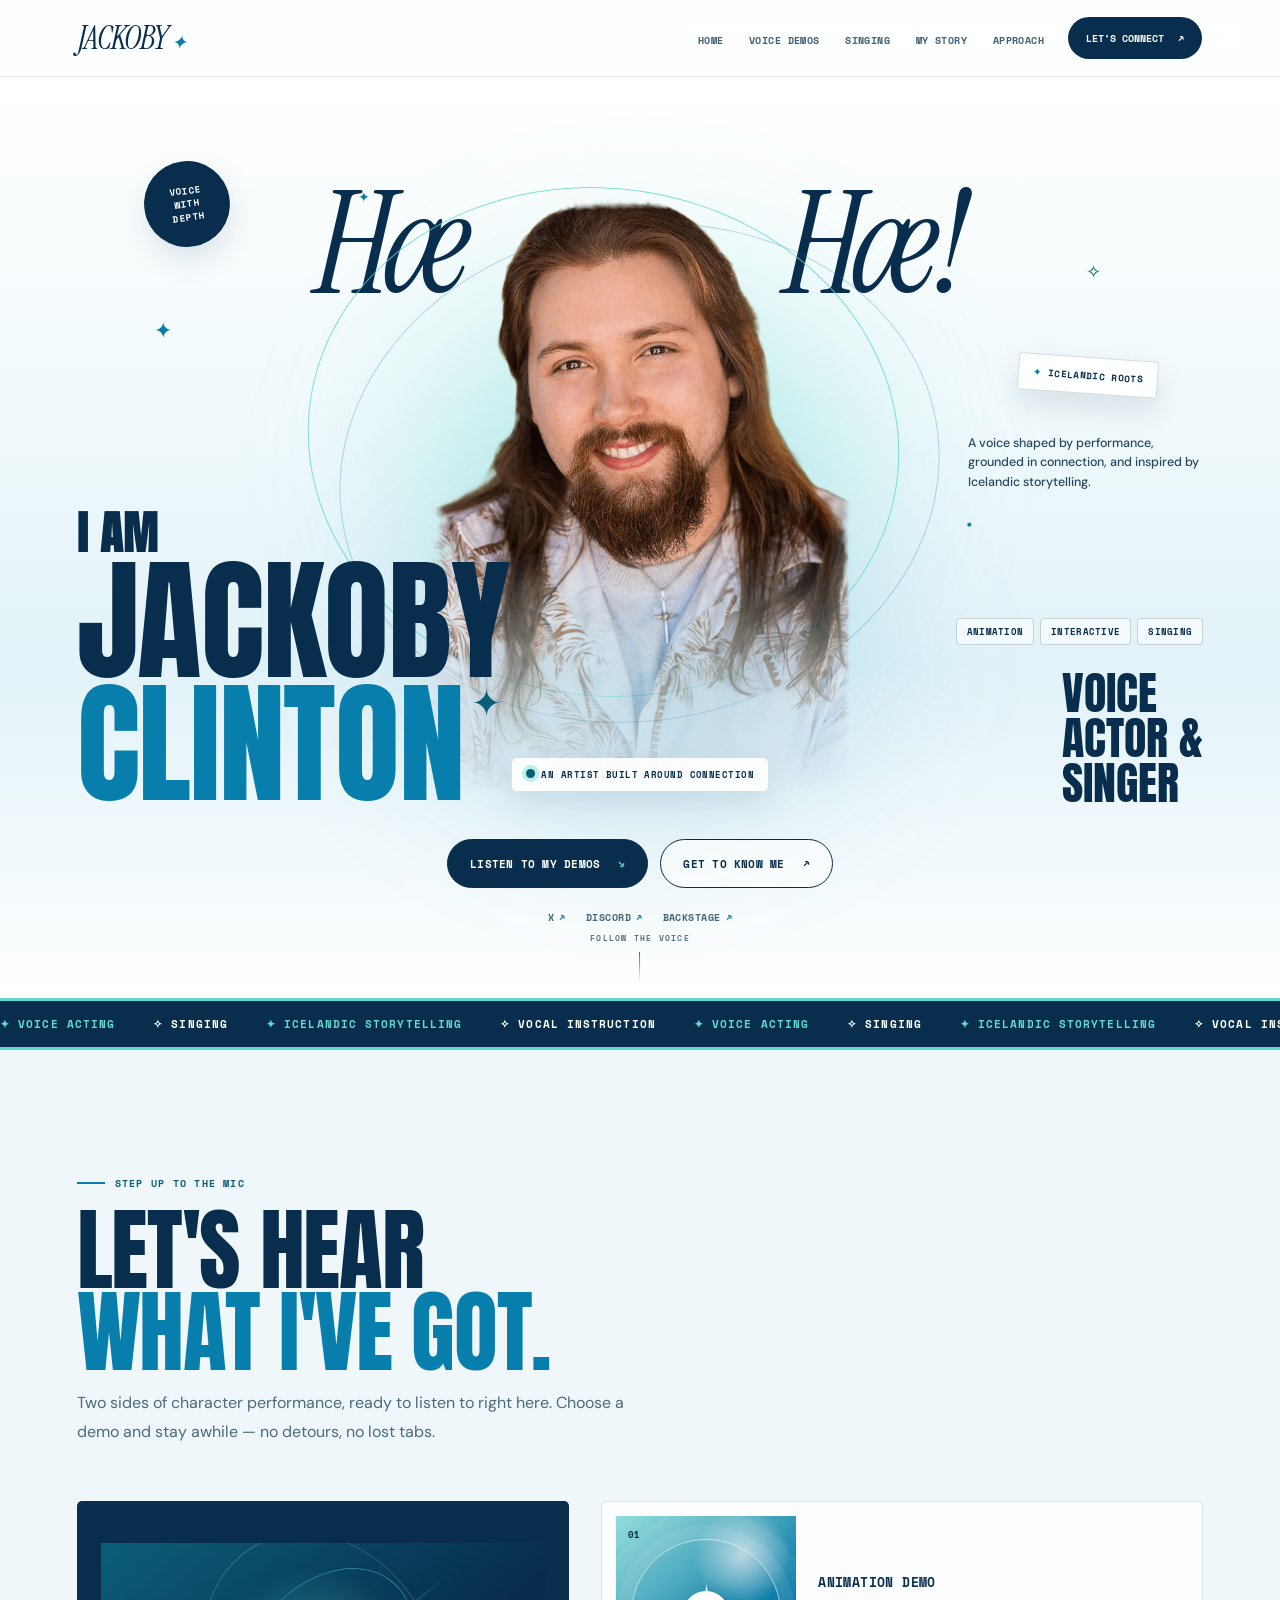
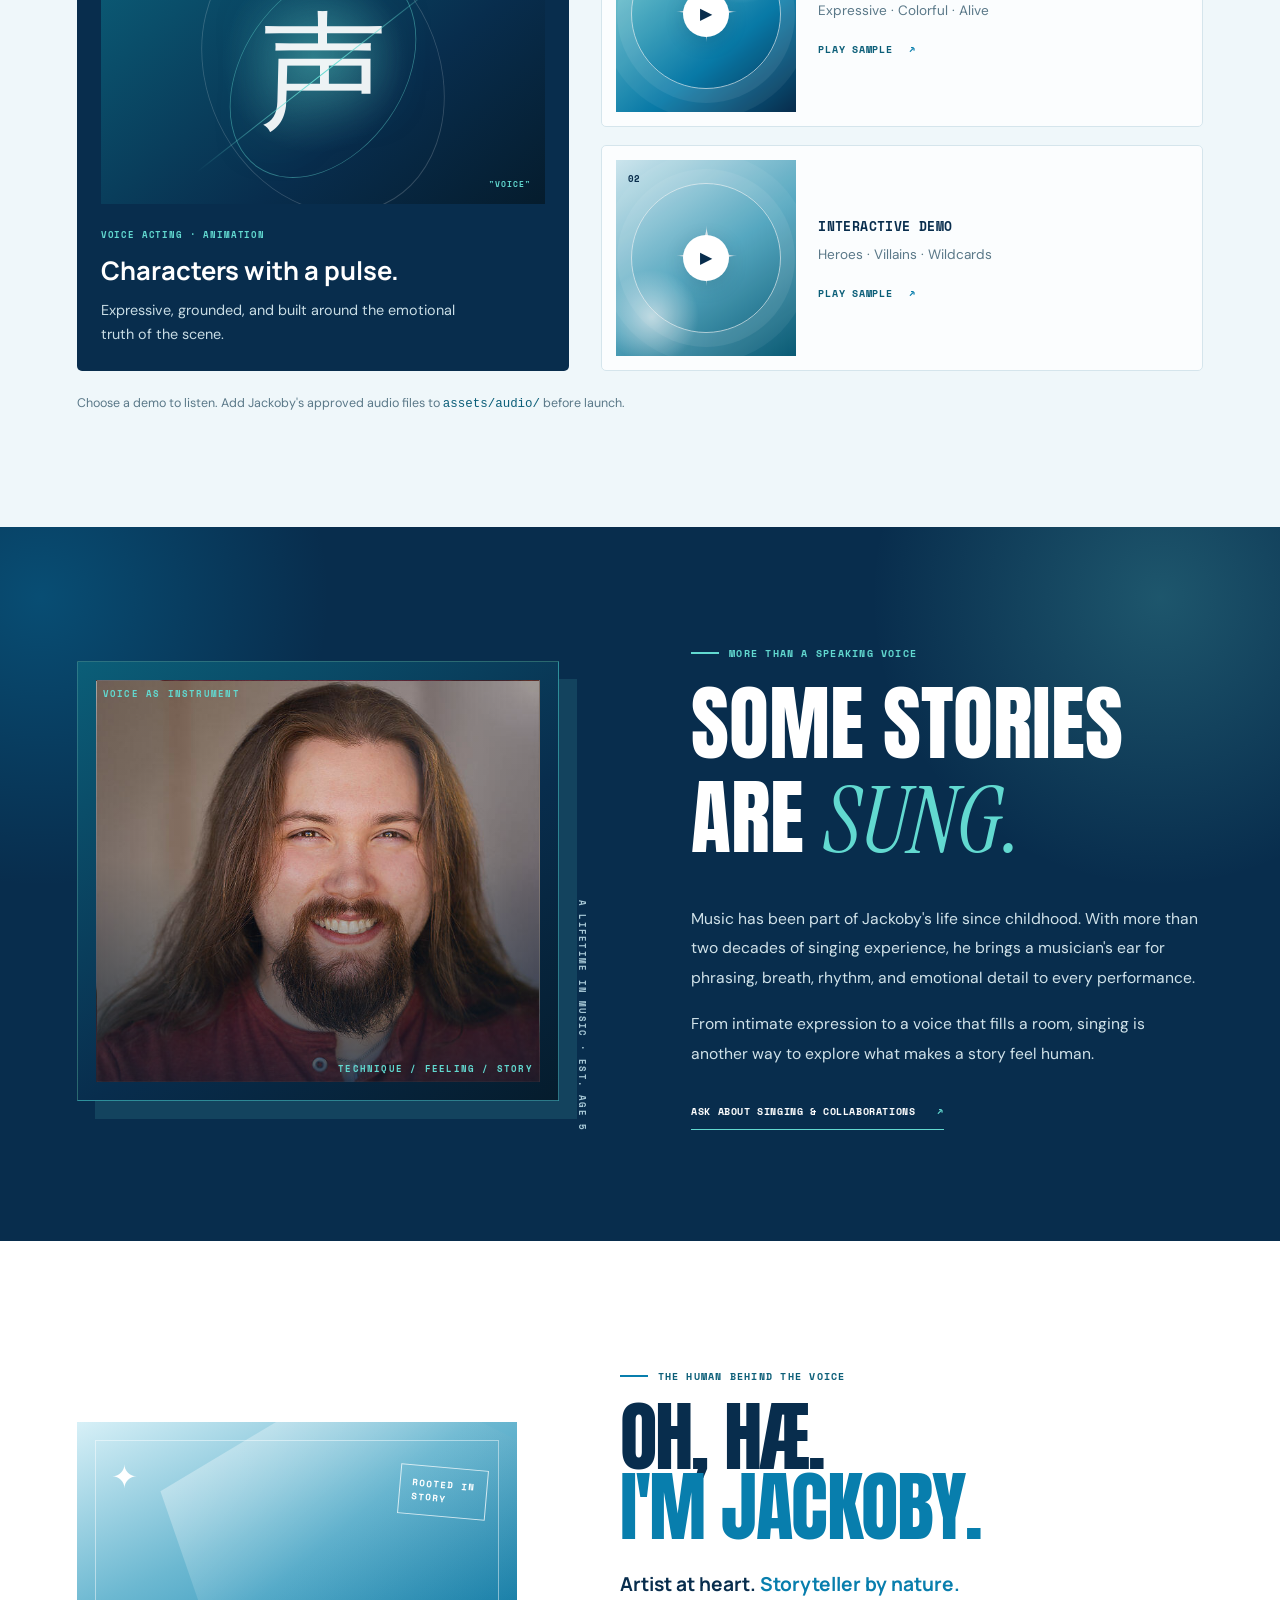
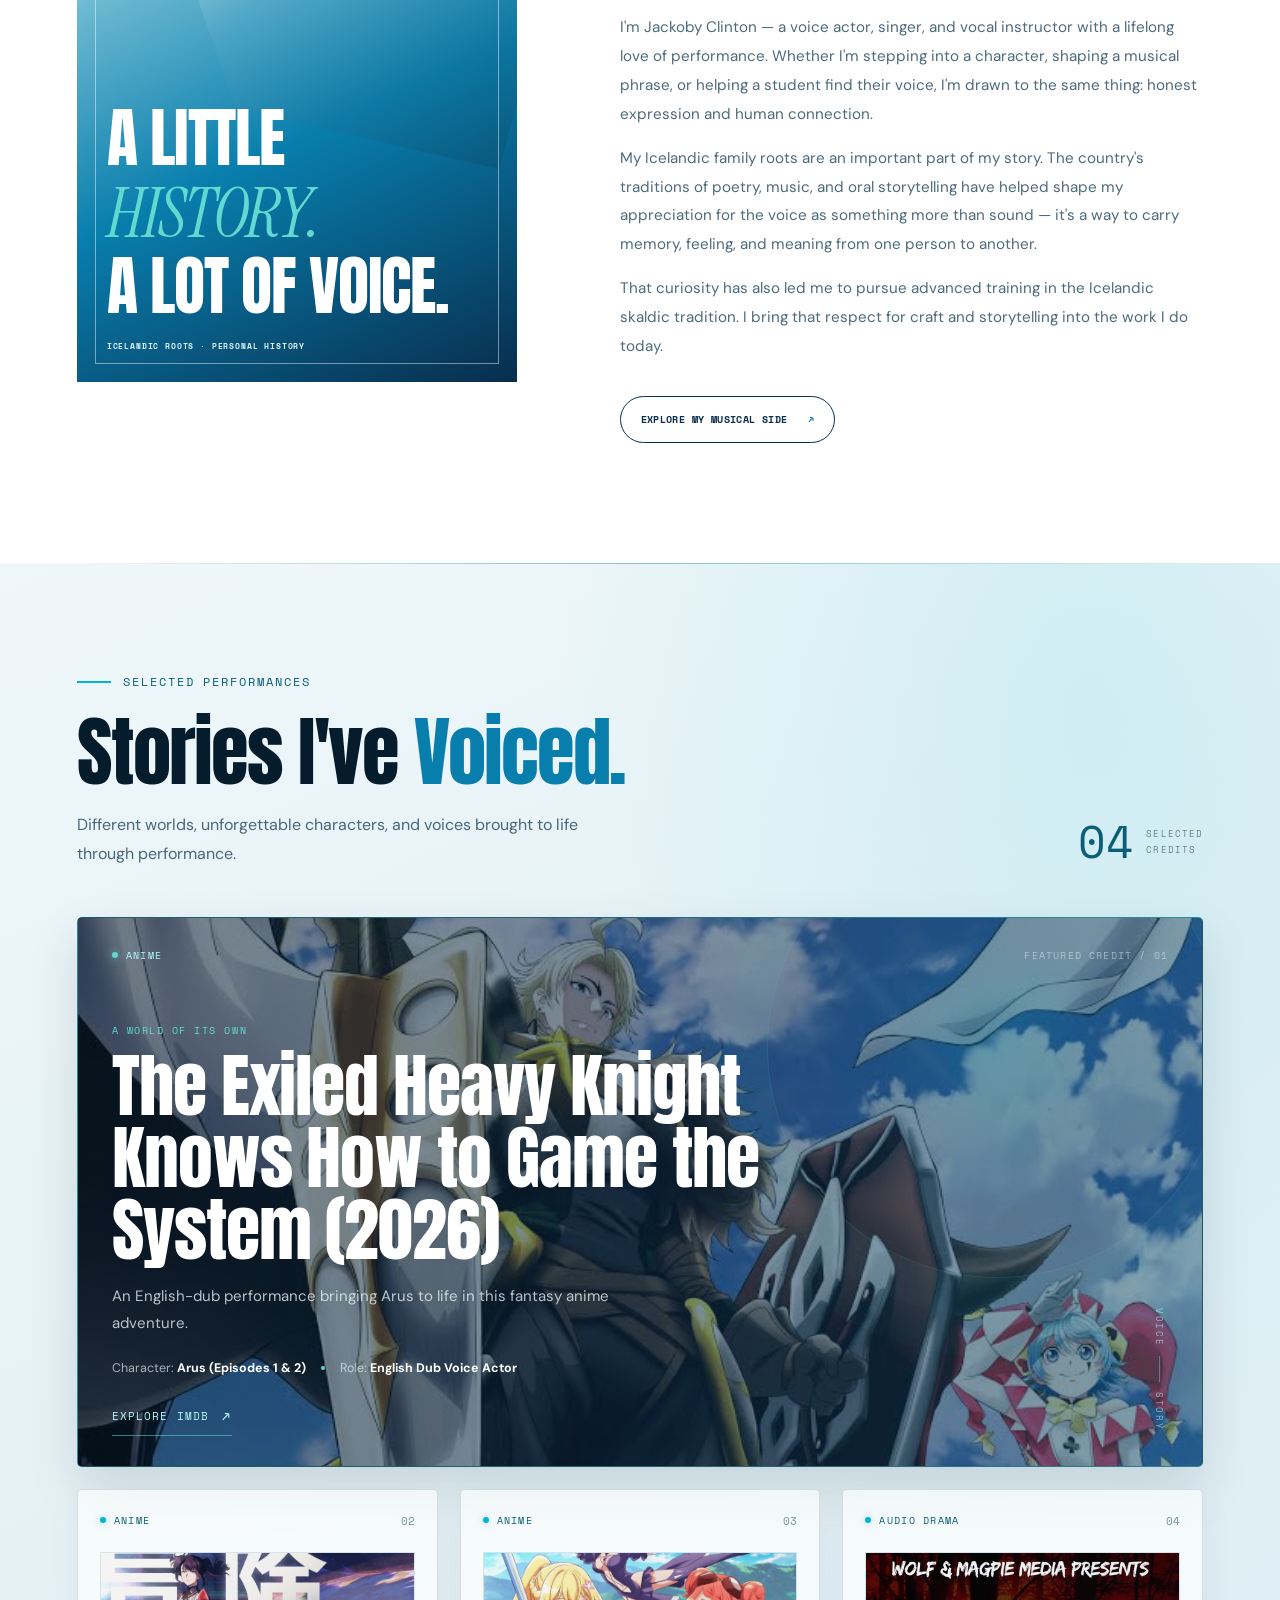
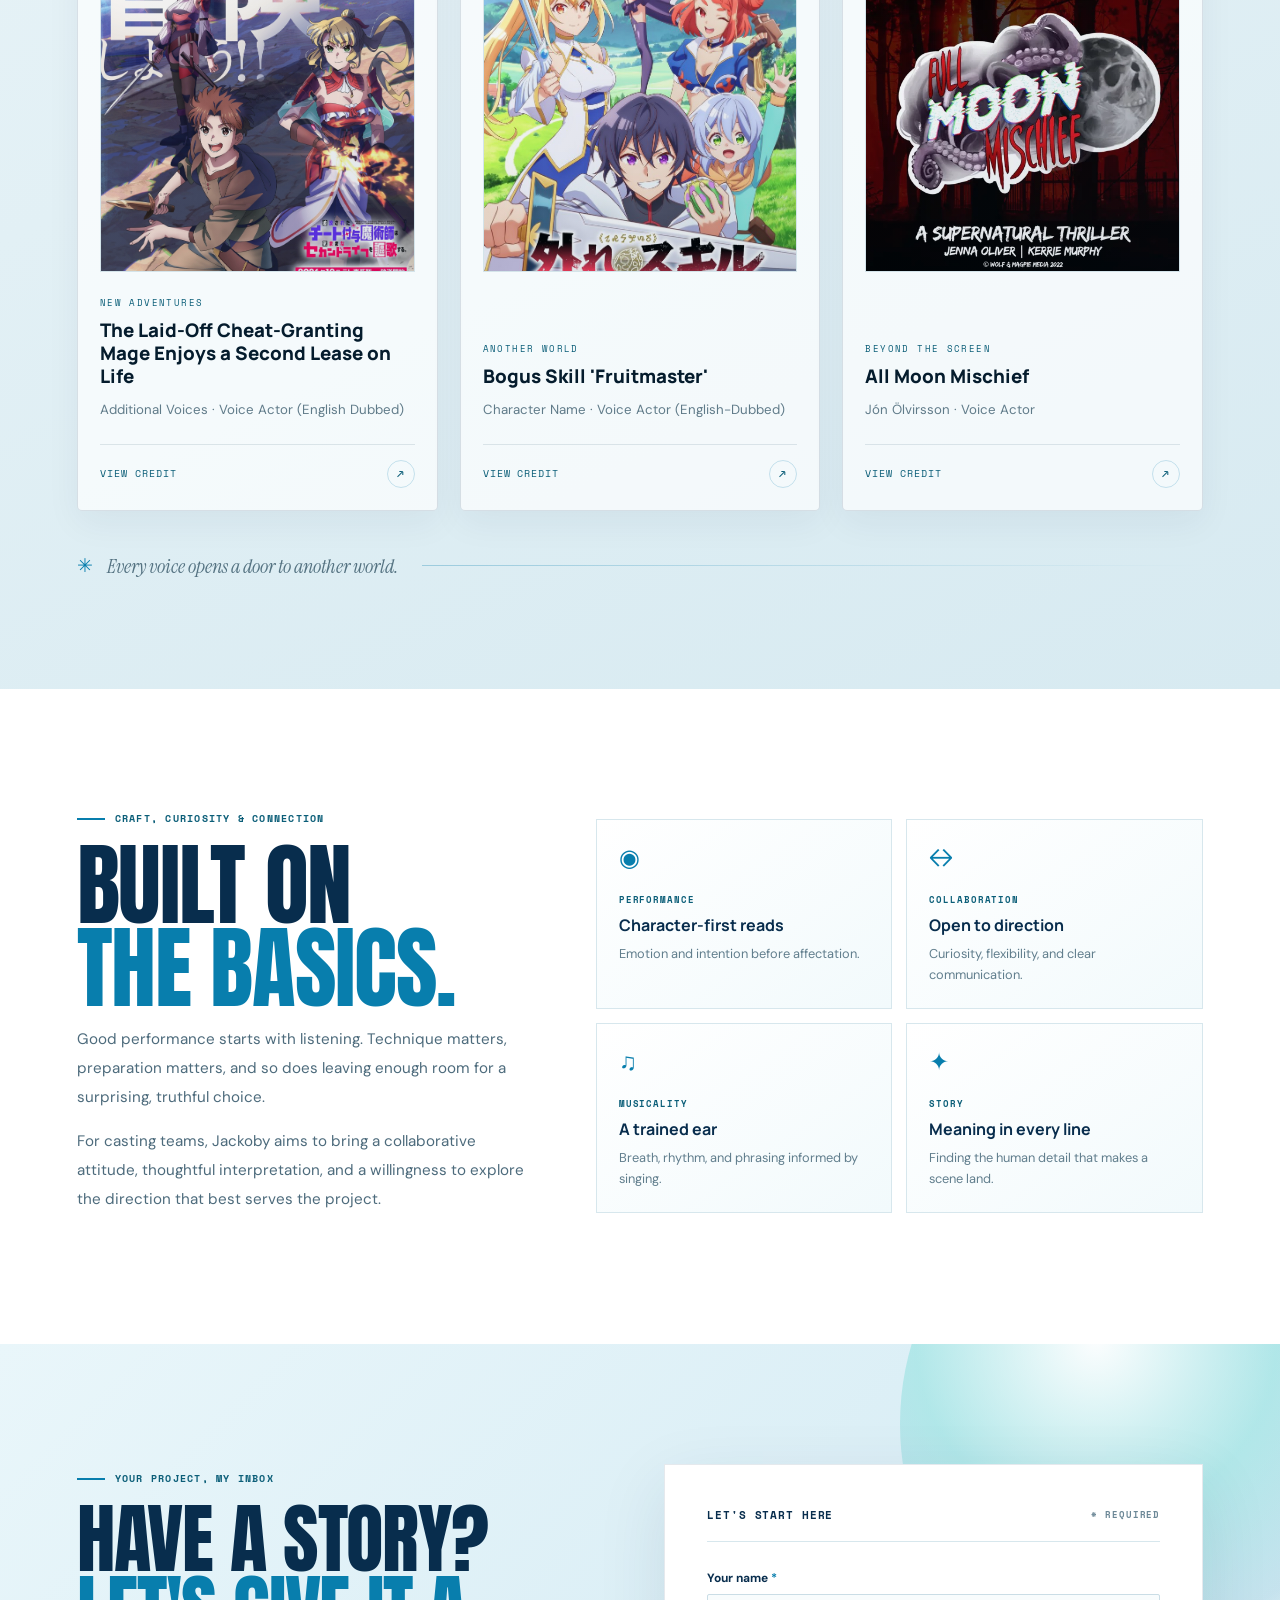
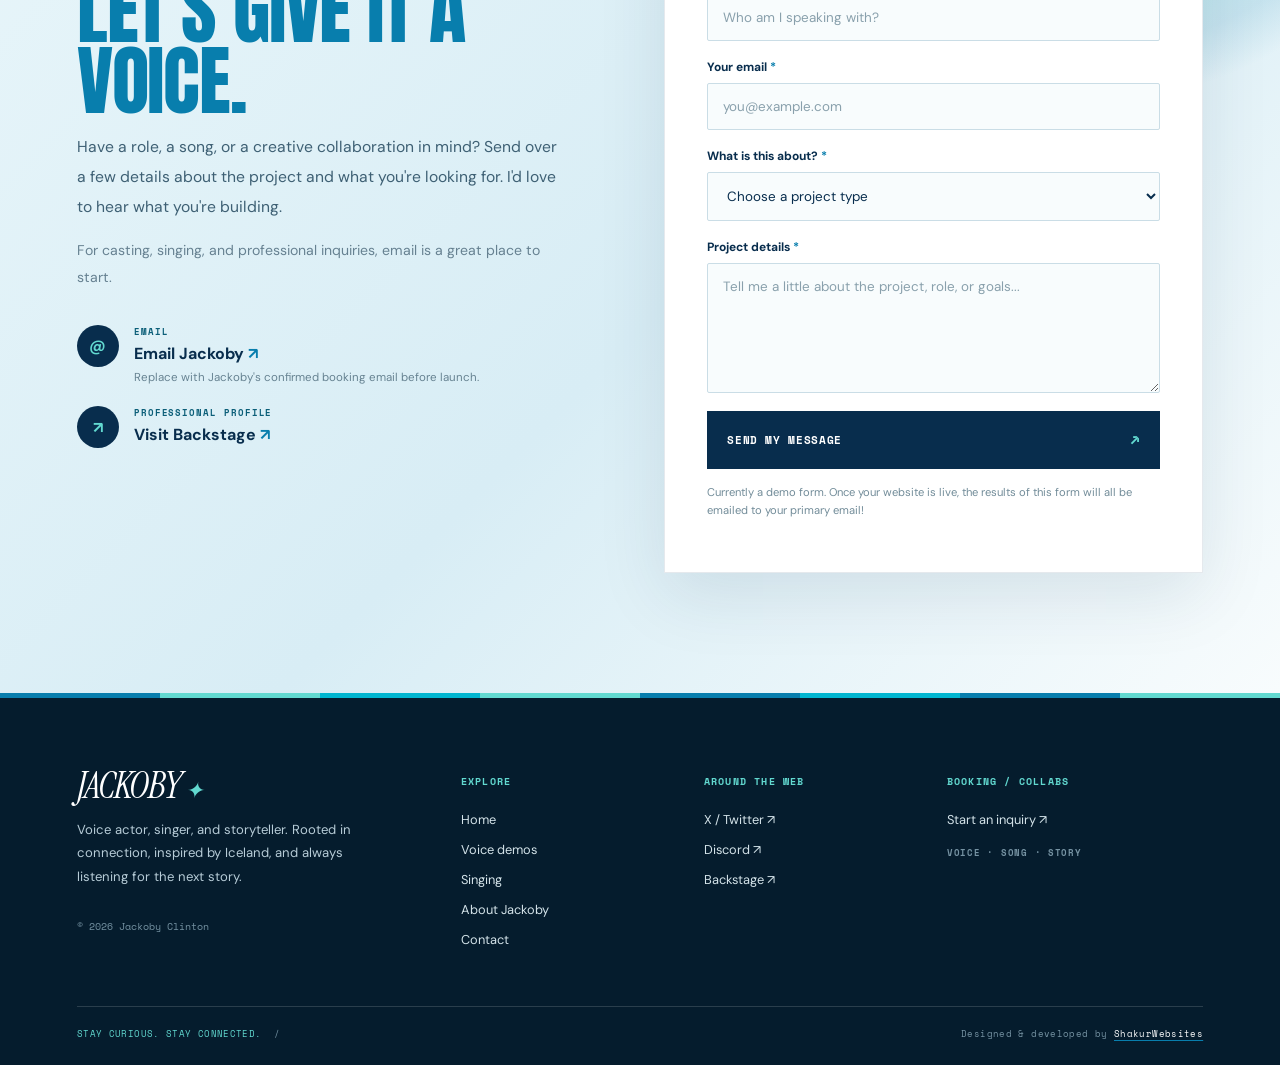
==== commit 76fded4e: "small tweak" ====
--- a/public/index.html
+++ b/public/index.html
@@ -390,8 +390,8 @@
           <label class="contact-label-form">Your email <span>*</span><input class="contact-input" type="email" name="email" autocomplete="email" placeholder="you@example.com" required></label>
           <label class="contact-label-form">What is this about? <span>*</span><select class="contact-input contact-select" name="inquiry_type" required><option value="" disabled selected>Choose a project type</option><option>Voice Acting / Character Role</option><option>Singing / Music Collaboration</option><option>Vocal Lessons / Instruction</option><option>Commercial / Narration</option><option>Other</option></select></label>
           <label class="contact-label-form">Project details <span>*</span><textarea class="contact-input contact-textarea" name="message" rows="5" placeholder="Tell me a little about the project, role, or goals..." required></textarea></label>
-          <button class="contact-submit" type="submit"><span>PREPARE MY MESSAGE</span><span class="submit-arrow">↗</span></button>
-          <p class="form-note">This demo form opens your email app with your message prepared. A hosted form service can be connected with Jackoby's approval before launch.</p>
+          <button class="contact-submit" type="submit"><span>SEND MY MESSAGE</span><span class="submit-arrow">↗</span></button>
+          <p class="form-note">Currently a demo form. Once your website is live, the results of this form will all be emailed to your primary email!</p>
           <p class="form-status" id="formStatus" aria-live="polite"></p>
         </form>
       </div>
